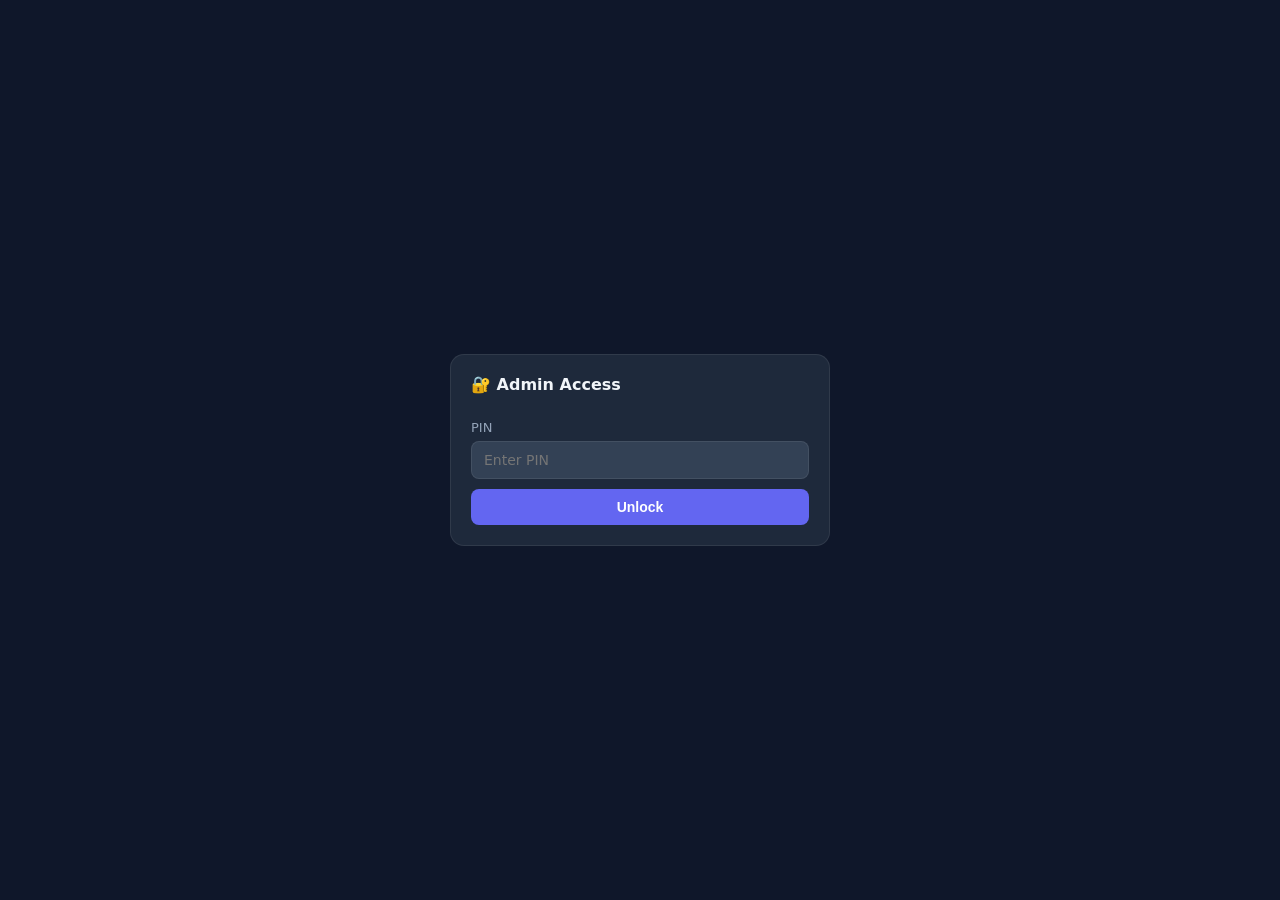
==== admin/index.html @ 7006fd47 "Initial build: Personal MBA Feed PWA Full-stack personal learning app — Instagram-style feed of busi" ====
<!DOCTYPE html>
<html lang="en">
<head>
  <meta charset="UTF-8">
  <meta name="viewport" content="width=device-width, initial-scale=1">
  <title>MBA Feed Admin</title>
  <style>
    :root { --bg:#0f172a; --bg2:#1e293b; --bg3:#334155; --text:#f1f5f9; --muted:#94a3b8; --border:rgba(255,255,255,0.08); --accent:#6366f1; }
    * { box-sizing:border-box; margin:0; padding:0; }
    body { background:var(--bg); color:var(--text); font-family:system-ui,sans-serif; min-height:100vh; }
    .hdr { background:var(--bg2); border-bottom:1px solid var(--border); padding:16px 20px; display:flex; align-items:center; gap:12px; }
    .hdr h1 { font-size:18px; }
    .hdr a { color:var(--muted); font-size:13px; margin-left:auto; text-decoration:none; }
    .main { max-width:700px; margin:0 auto; padding:20px; display:flex; flex-direction:column; gap:20px; }
    .card { background:var(--bg2); border:1px solid var(--border); border-radius:14px; padding:20px; }
    h2 { font-size:16px; font-weight:700; margin-bottom:14px; }
    label { display:block; font-size:13px; color:var(--muted); margin-bottom:6px; }
    input[type=password], input[type=text], textarea, select {
      width:100%; background:var(--bg3); border:1px solid var(--border); border-radius:8px;
      padding:10px 12px; color:var(--text); font:inherit; font-size:14px;
    }
    input:focus, textarea:focus { outline:none; border-color:var(--accent); }
    .btn { background:var(--accent); color:#fff; border-radius:8px; padding:10px 18px; font-size:14px; font-weight:600; cursor:pointer; border:none; transition:opacity 0.15s; }
    .btn:hover { opacity:0.85; }
    .btn-sec { background:var(--bg3); color:var(--text); }
    .row { display:flex; gap:10px; align-items:flex-end; }
    .row > * { flex:1; }
    .msg { font-size:13px; padding:10px 12px; border-radius:8px; margin-top:10px; }
    .msg.ok  { background:rgba(34,197,94,0.15); color:#22c55e; }
    .msg.err { background:rgba(239,68,68,0.15);  color:#ef4444; }
    .hidden { display:none; }
    #login-screen { display:flex; flex-direction:column; align-items:center; justify-content:center; min-height:100vh; gap:16px; }
    #login-screen .card { width:100%; max-width:380px; }
    .schema-block { background:var(--bg3); border-radius:8px; padding:14px; font-size:12px; line-height:1.7; font-family:monospace; overflow-x:auto; white-space:pre; }
    .prompt-block { background:var(--bg3); border-radius:8px; padding:14px; font-size:13px; line-height:1.7; color:var(--muted); }
    .post-preview { border:1px solid var(--border); border-radius:10px; padding:12px; font-size:13px; display:flex; flex-direction:column; gap:6px; }
    .pp-type { font-size:11px; font-weight:700; color:var(--accent); text-transform:uppercase; }
    .pp-title { font-weight:600; }
    .pending-list { display:flex; flex-direction:column; gap:10px; }
    .pp-actions { display:flex; gap:8px; margin-top:6px; }
    .pp-actions button { font-size:12px; padding:5px 12px; border-radius:6px; }
    .rec-list { display:flex; flex-direction:column; gap:10px; }
    .rec-item { background:var(--bg3); border-radius:8px; padding:12px; font-size:13px; }
    .rec-book { font-weight:700; margin-bottom:2px; }
    .rec-why { color:var(--muted); }
    .rec-pillar { font-size:11px; color:var(--accent); font-weight:600; margin-top:4px; }
  </style>
</head>
<body>

<!-- LOGIN SCREEN -->
<div id="login-screen">
  <div class="card">
    <h2>🔐 Admin Access</h2>
    <div style="height:12px"></div>
    <label>PIN</label>
    <input type="password" id="pin-input" placeholder="Enter PIN" onkeydown="if(event.key==='Enter')login()">
    <div style="height:10px"></div>
    <button class="btn" style="width:100%" onclick="login()">Unlock</button>
    <div id="pin-msg" class="msg hidden"></div>
  </div>
</div>

<!-- ADMIN PANEL -->
<div id="admin-panel" class="hidden">
  <div class="hdr">
    <span>📚</span>
    <h1>MBA Feed Admin</h1>
    <a href="../">← Back to Feed</a>
  </div>

  <div class="main">

    <!-- IMPORT JSON -->
    <div class="card">
      <h2>📥 Import Posts (JSON)</h2>
      <label>Paste JSON array of posts</label>
      <textarea id="import-json" rows="8" placeholder='[{"id":"...","type":"quote",...}]'></textarea>
      <div style="height:10px"></div>
      <div class="row">
        <button class="btn btn-sec" onclick="previewImport()">Preview</button>
        <button class="btn" onclick="importPosts()">Import to Sheet</button>
      </div>
      <div id="import-msg" class="msg hidden"></div>
      <div id="import-preview" class="pending-list" style="margin-top:14px"></div>
    </div>

    <!-- GENERATE PROMPT -->
    <div class="card">
      <h2>🤖 Generate New Posts</h2>
      <label>Book Title</label>
      <input type="text" id="book-title" placeholder="e.g. Influence by Robert Cialdini">
      <div style="height:10px"></div>
      <label>Number of posts to generate</label>
      <select id="post-count">
        <option value="10">10 posts</option>
        <option value="20" selected>20 posts</option>
        <option value="30">30 posts</option>
      </select>
      <div style="height:12px"></div>
      <button class="btn" onclick="generatePrompt()">Copy Prompt to Clipboard</button>
      <div id="prompt-output" class="hidden" style="margin-top:14px">
        <label>Paste into Claude or ChatGPT:</label>
        <div id="prompt-text" class="prompt-block" style="margin-top:6px"></div>
      </div>
    </div>

    <!-- JSON SCHEMA -->
    <div class="card">
      <h2>📋 Post JSON Schema</h2>
      <p style="font-size:13px;color:var(--muted);margin-bottom:12px">Use this format when generating or importing posts.</p>
      <div class="schema-block" id="schema-display"></div>
    </div>

    <!-- RECOMMENDED BOOKS -->
    <div class="card">
      <h2>📚 Recommended Additional Books</h2>
      <p style="font-size:13px;color:var(--muted);margin-bottom:12px">10-15 titles to fill gaps in your MBA curriculum.</p>
      <div class="rec-list" id="rec-books"></div>
    </div>

    <!-- FREE RESOURCES -->
    <div class="card">
      <h2>🔗 Free Resources by Pillar</h2>
      <div id="free-resources" style="display:flex;flex-direction:column;gap:10px"></div>
    </div>

    <!-- PROGRESS RESET -->
    <div class="card">
      <h2>⚙️ Data Management</h2>
      <div class="row">
        <button class="btn btn-sec" onclick="exportProgress()">Export Progress JSON</button>
        <button class="btn" style="background:#ef4444" onclick="nukeProgress()">Reset All Progress</button>
      </div>
    </div>

  </div>
</div>

<script>
const ADMIN_PIN = '1234'; // Change this

function login() {
  const pin = document.getElementById('pin-input').value;
  const msg = document.getElementById('pin-msg');
  if (pin === ADMIN_PIN) {
    document.getElementById('login-screen').classList.add('hidden');
    document.getElementById('admin-panel').classList.remove('hidden');
    initAdmin();
  } else {
    msg.className = 'msg err'; msg.textContent = 'Wrong PIN.'; msg.classList.remove('hidden');
  }
}

function initAdmin() {
  renderSchema();
  renderRecommended();
  renderResources();
}

function previewImport() {
  const raw = document.getElementById('import-json').value.trim();
  const previewEl = document.getElementById('import-preview');
  const msg = document.getElementById('import-msg');
  try {
    const posts = JSON.parse(raw);
    if (!Array.isArray(posts)) throw new Error('Expected an array');
    previewEl.innerHTML = posts.map(p => `
      <div class="post-preview">
        <div class="pp-type">${p.type || 'unknown'}</div>
        <div class="pp-title">${p.bookTitle || 'No book'} — ${p.author || ''}</div>
        <div style="color:var(--muted);font-size:12px">${(p.pillars||[]).join(', ')} · ${p.difficulty||''}</div>
        <div class="pp-actions">
          <button class="btn btn-sec" onclick="this.closest('.post-preview').style.opacity='0.4'">Skip</button>
          <span style="font-size:11px;color:var(--muted);align-self:center">ID: ${p.id}</span>
        </div>
      </div>`).join('');
    msg.className = 'msg ok'; msg.textContent = `✓ ${posts.length} posts parsed successfully.`; msg.classList.remove('hidden');
  } catch (e) {
    msg.className = 'msg err'; msg.textContent = 'Invalid JSON: ' + e.message; msg.classList.remove('hidden');
    previewEl.innerHTML = '';
  }
}

function importPosts() {
  const raw = document.getElementById('import-json').value.trim();
  const msg = document.getElementById('import-msg');
  try {
    const posts = JSON.parse(raw);
    // Save to localStorage as pending (in a real setup, POST to Apps Script)
    const existing = JSON.parse(localStorage.getItem('mba_imported_posts') || '[]');
    const merged = [...existing, ...posts];
    localStorage.setItem('mba_imported_posts', JSON.stringify(merged));
    msg.className = 'msg ok'; msg.textContent = `✓ ${posts.length} posts saved to local storage. Configure Apps Script URL in config.js to sync to Sheets.`;
    msg.classList.remove('hidden');
  } catch (e) {
    msg.className = 'msg err'; msg.textContent = 'Error: ' + e.message; msg.classList.remove('hidden');
  }
}

function generatePrompt() {
  const title = document.getElementById('book-title').value.trim();
  const count = document.getElementById('post-count').value;
  if (!title) { alert('Enter a book title first.'); return; }
  const prompt = buildPrompt(title, count);
  navigator.clipboard.writeText(prompt).catch(() => {});
  document.getElementById('prompt-text').textContent = prompt;
  document.getElementById('prompt-output').classList.remove('hidden');
}

function buildPrompt(title, count) {
  return `Generate ${count} post cards for the Personal MBA Feed app from the book "${title}".

Return a valid JSON array. Each post MUST follow this schema exactly:
{
  "id": "unique-slug-001",
  "type": "quote|framework|insight|carousel|quiz|stat|reflection|summary",
  "bookId": "url-safe-book-id",
  "bookTitle": "${title}",
  "author": "Author Name",
  "pillars": ["one or more of: Strategy, Finance, Leadership, Operations, Marketing, Systems Thinking, Personal Development, Communication, Entrepreneurship, Product Management"],
  "difficulty": "Beginner|Intermediate|Advanced",
  "content": { /* type-specific, see schema below */ }
}

CONTENT SCHEMAS BY TYPE:

quote:    { "quote": "...", "context": "brief context sentence" }
framework:{ "title": "...", "subtitle": "...", "items": [{"label":"...","color":"#hex"}], "insight": "real-world application" }
insight:  { "headline": "...", "body": "3-5 sentences", "example": "real-world example" }
carousel: { "title": "...", "slides": [{"title":"...","body":"..."}] } // 3-5 slides
quiz:     { "questions": [{"q":"...","options":["A","B","C","D"],"correct":0,"explanation":"..."}] } // 2-4 questions
stat:     { "number": "42%", "label": "what this measures", "context": "why it matters" }
reflection: { "prompt": "context from the book", "question": "journaling/scenario question" }
summary:  { "premise": "core thesis", "takeaways": ["1","2","3"], "bestQuote": "...", "nextRead": "book + why" }

Mix types evenly. Make quiz questions scenario-based (real decisions, not just recall). Make stat cards visually striking. Include at least 2 framework cards, 2 quiz cards, 1 summary card, and 2 reflection cards.

Return ONLY the JSON array. No markdown, no explanation.`;
}

const SCHEMA = `// Example: quiz post
{
  "id": "book-slug-001",
  "type": "quiz",
  "bookId": "book-slug",
  "bookTitle": "Book Title",
  "author": "Author Name",
  "pillars": ["Strategy", "Leadership"],
  "difficulty": "Intermediate",
  "content": {
    "questions": [
      {
        "q": "Scenario-based question?",
        "options": ["Option A", "Option B", "Option C", "Option D"],
        "correct": 1,
        "explanation": "Why this answer is correct."
      }
    ]
  }
}

// Example: quote post
{
  "id": "book-slug-002",
  "type": "quote",
  "bookId": "book-slug",
  "bookTitle": "Book Title",
  "author": "Author Name",
  "pillars": ["Personal Development"],
  "difficulty": "Beginner",
  "content": {
    "quote": "The quote text.",
    "context": "Context about the book and why this quote matters."
  }
}`;

function renderSchema() {
  document.getElementById('schema-display').textContent = SCHEMA;
}

const RECOMMENDED = [
  { title: "Never Split the Difference", author: "Chris Voss", pillar: "Communication / Negotiation", why: "FBI hostage negotiator. Best modern negotiation book — tactical empathy, mirroring, calibrated questions." },
  { title: "The Psychology of Money", author: "Morgan Housel", pillar: "Finance / Personal Development", why: "Fills a key gap: the behavioral and emotional side of financial decisions your list doesn't cover." },
  { title: "Zero to One", author: "Peter Thiel", pillar: "Entrepreneurship / Strategy", why: "Counter to Lean Startup — argues for bold secrets and monopolies, not incremental iterations." },
  { title: "Influence: Science and Practice", author: "Robert Cialdini", pillar: "Marketing / Communication", why: "Six principles of persuasion. Essential paired with your existing Communication titles." },
  { title: "An Elegant Puzzle", author: "Will Larson", pillar: "Leadership / Operations", why: "Systems thinking applied to engineering organizations — rare, practical, and deeply operational." },
  { title: "The Mom Test", author: "Rob Fitzpatrick", pillar: "Entrepreneurship / Product Management", why: "How to validate ideas without being lied to by well-meaning people. Perfect complement to Lean Startup." },
  { title: "Misbehaving", author: "Richard Thaler", pillar: "Systems Thinking / Finance", why: "Behavioral economics in practice — how real humans deviate from rational models, with policy implications." },
  { title: "Crossing the Chasm", author: "Geoffrey Moore", pillar: "Marketing / Strategy", why: "B2B and tech product marketing. Fills a gap in your Marketing pillar with a durable framework." },
  { title: "The Hard Thing About Hard Things", author: "Ben Horowitz", pillar: "Entrepreneurship / Leadership", why: "Raw, unfiltered startup leadership in crisis. Pairs with all your leadership books." },
  { title: "Working Backwards", author: "Colin Bryar & Bill Carr", pillar: "Product Management / Operations", why: "Amazon's operating system — press releases, 6-pagers, leadership principles in practice." },
  { title: "Predictably Irrational", author: "Dan Ariely", pillar: "Marketing / Systems Thinking", why: "How irrational behavior follows patterns — pricing, anchoring, relativity. Deepens your Marketing pillar." },
  { title: "Good Strategy / Bad Strategy", author: "Richard Rumelt", pillar: "Strategy", why: "Most strategy is fluff. Rumelt defines what a kernel of good strategy actually looks like." },
  { title: "The Checklist Manifesto", author: "Atul Gawande", pillar: "Operations / Leadership", why: "How structured processes reduce failure in high-stakes work. Bridges your Operations and Leadership pillars." },
  { title: "Amp It Up", author: "Frank Slootman", pillar: "Leadership / Operations", why: "How to dramatically raise standards and execution pace in an organization. Rare operational intensity." },
  { title: "Monetizing Innovation", author: "Madhavan Ramaswami", pillar: "Strategy / Marketing", why: "How to build pricing into product design from day one. Fills a gap in your Finance + Marketing pillars." },
];

function renderRecommended() {
  document.getElementById('rec-books').innerHTML = RECOMMENDED.map(r => `
    <div class="rec-item">
      <div class="rec-book">${r.title} <span style="font-weight:400;color:var(--muted)">— ${r.author}</span></div>
      <div class="rec-why">${r.why}</div>
      <div class="rec-pillar">📌 ${r.pillar}</div>
    </div>`).join('');
}

const RESOURCES = [
  { pillar: 'Strategy', items: [
    { name: 'Stanford Strategy Lectures (YouTube)', url: 'https://youtube.com/@stanfordgsb', desc: 'Free business school content' },
    { name: 'HBR Idea Cast Podcast', url: 'https://hbr.org/2018/01/podcast-ideacast', desc: 'Harvard Business Review weekly' },
  ]},
  { pillar: 'Finance', items: [
    { name: 'Aswath Damodaran YouTube', url: 'https://youtube.com/@AswathDamodaranonValuation', desc: 'NYU professor, best free finance education online' },
    { name: 'Plain Bagel (YouTube)', url: 'https://youtube.com/@ThePlainBagel', desc: 'Investing concepts explained clearly' },
  ]},
  { pillar: 'Leadership', items: [
    { name: 'How to Start a Startup (YC, YouTube)', url: 'https://youtube.com/playlist?list=PL5q_lef6zVkaTY_cT1k7qFNF2TidHCe-1', desc: 'Y Combinator + Stanford leadership series' },
    { name: 'Dare to Lead podcast (Brené Brown)', url: 'https://brenebrown.com/podcast/dare-to-lead-podcast/', desc: 'Vulnerability and courage in leadership' },
  ]},
  { pillar: 'Operations', items: [
    { name: 'Lean Enterprise Institute', url: 'https://www.lean.org/resources/', desc: 'Free Lean thinking resources and case studies' },
    { name: 'Operations Management (MIT OCW)', url: 'https://ocw.mit.edu/courses/15-761-operations-management-spring-2000/', desc: 'Full MIT course, free' },
  ]},
  { pillar: 'Marketing', items: [
    { name: 'Seth Godin Blog (daily)', url: 'https://seths.blog', desc: 'Best free marketing thinking, daily, short' },
    { name: 'Marketing Over Coffee Podcast', url: 'https://www.marketingovercoffee.com/', desc: 'Practical marketing tactics weekly' },
  ]},
  { pillar: 'Systems Thinking', items: [
    { name: 'Systems Thinking for Social Change (book PDF)', url: 'https://donellameadows.org/systems-thinking-resources/', desc: 'Donella Meadows Institute free resources' },
    { name: 'Introduction to Systems Thinking (Kim)', url: 'https://thesystemsthinker.com/', desc: 'Systems Thinker journal archives' },
  ]},
  { pillar: 'Personal Development', items: [
    { name: 'Tim Ferriss Show Podcast', url: 'https://tim.blog/podcast/', desc: 'Top performers sharing mental models and routines' },
    { name: 'Huberman Lab Podcast', url: 'https://hubermanlab.com/podcast/', desc: 'Neuroscience of peak performance and habits' },
  ]},
  { pillar: 'Entrepreneurship', items: [
    { name: 'Y Combinator YouTube', url: 'https://youtube.com/@ycombinator', desc: 'Startup school, founder interviews, how YC thinks' },
    { name: 'Indie Hackers Community', url: 'https://www.indiehackers.com/', desc: 'Real revenue numbers from bootstrapped founders' },
  ]},
  { pillar: 'Product Management', items: [
    { name: 'Lenny\'s Newsletter + Podcast', url: 'https://www.lennysnewsletter.com/', desc: 'Best PM content on the internet, some free' },
    { name: 'ProductHunt YouTube (PM talks)', url: 'https://youtube.com/@ProductHunt', desc: 'Product leaders sharing processes and frameworks' },
  ]},
];

function renderResources() {
  document.getElementById('free-resources').innerHTML = RESOURCES.map(r => `
    <div style="background:var(--bg3);border-radius:10px;padding:12px">
      <div style="font-size:13px;font-weight:700;color:var(--accent);margin-bottom:8px">${r.pillar}</div>
      ${r.items.map(i => `
        <div style="margin-bottom:8px">
          <a href="${i.url}" target="_blank" rel="noopener" style="color:var(--text);font-size:13px;font-weight:600;text-decoration:underline">${i.name}</a>
          <div style="font-size:12px;color:var(--muted)">${i.desc}</div>
        </div>`).join('')}
    </div>`).join('');
}

function exportProgress() {
  const data = localStorage.getItem('mba_progress_v1') || '{}';
  const blob = new Blob([data], { type: 'application/json' });
  const a = document.createElement('a'); a.href = URL.createObjectURL(blob);
  a.download = 'mba-progress.json'; a.click();
}

function nukeProgress() {
  if (!confirm('Delete ALL progress? This cannot be undone.')) return;
  localStorage.removeItem('mba_progress_v1');
  alert('Progress reset.');
}
</script>
</body>
</html>
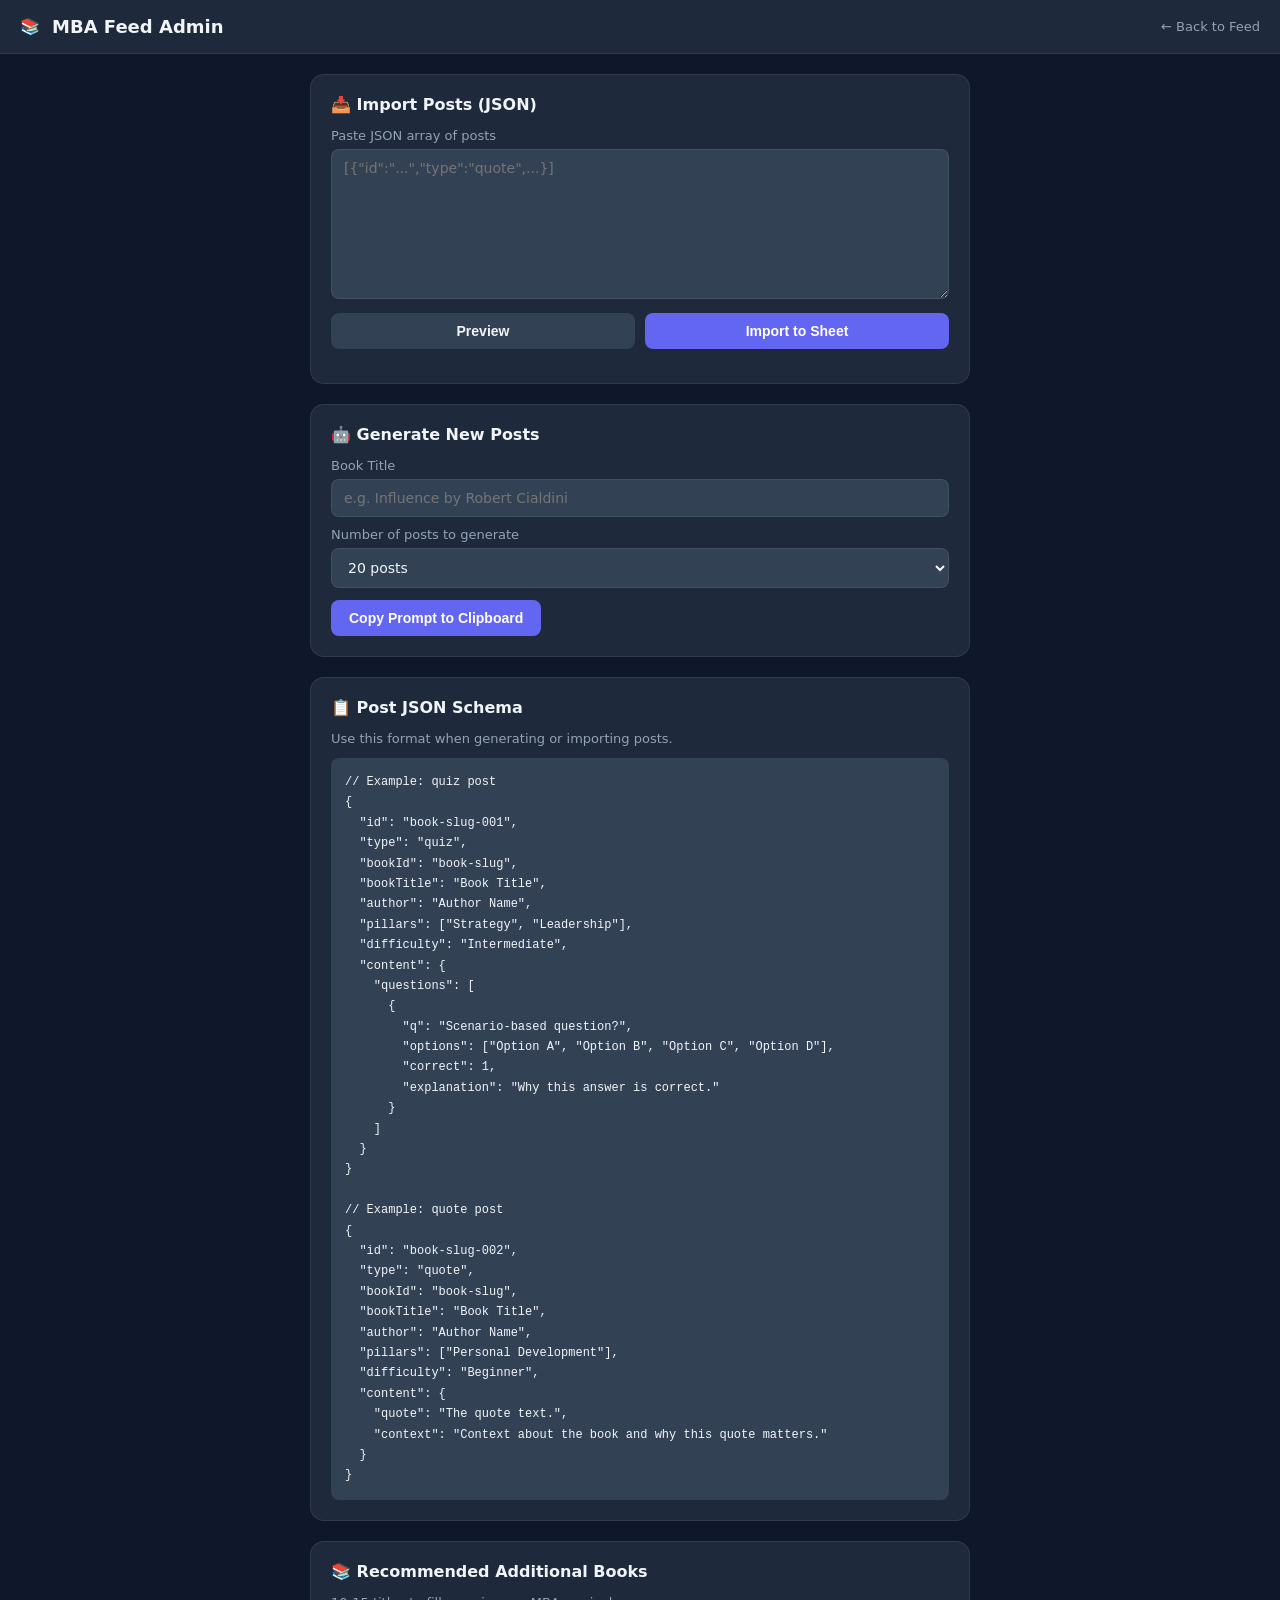
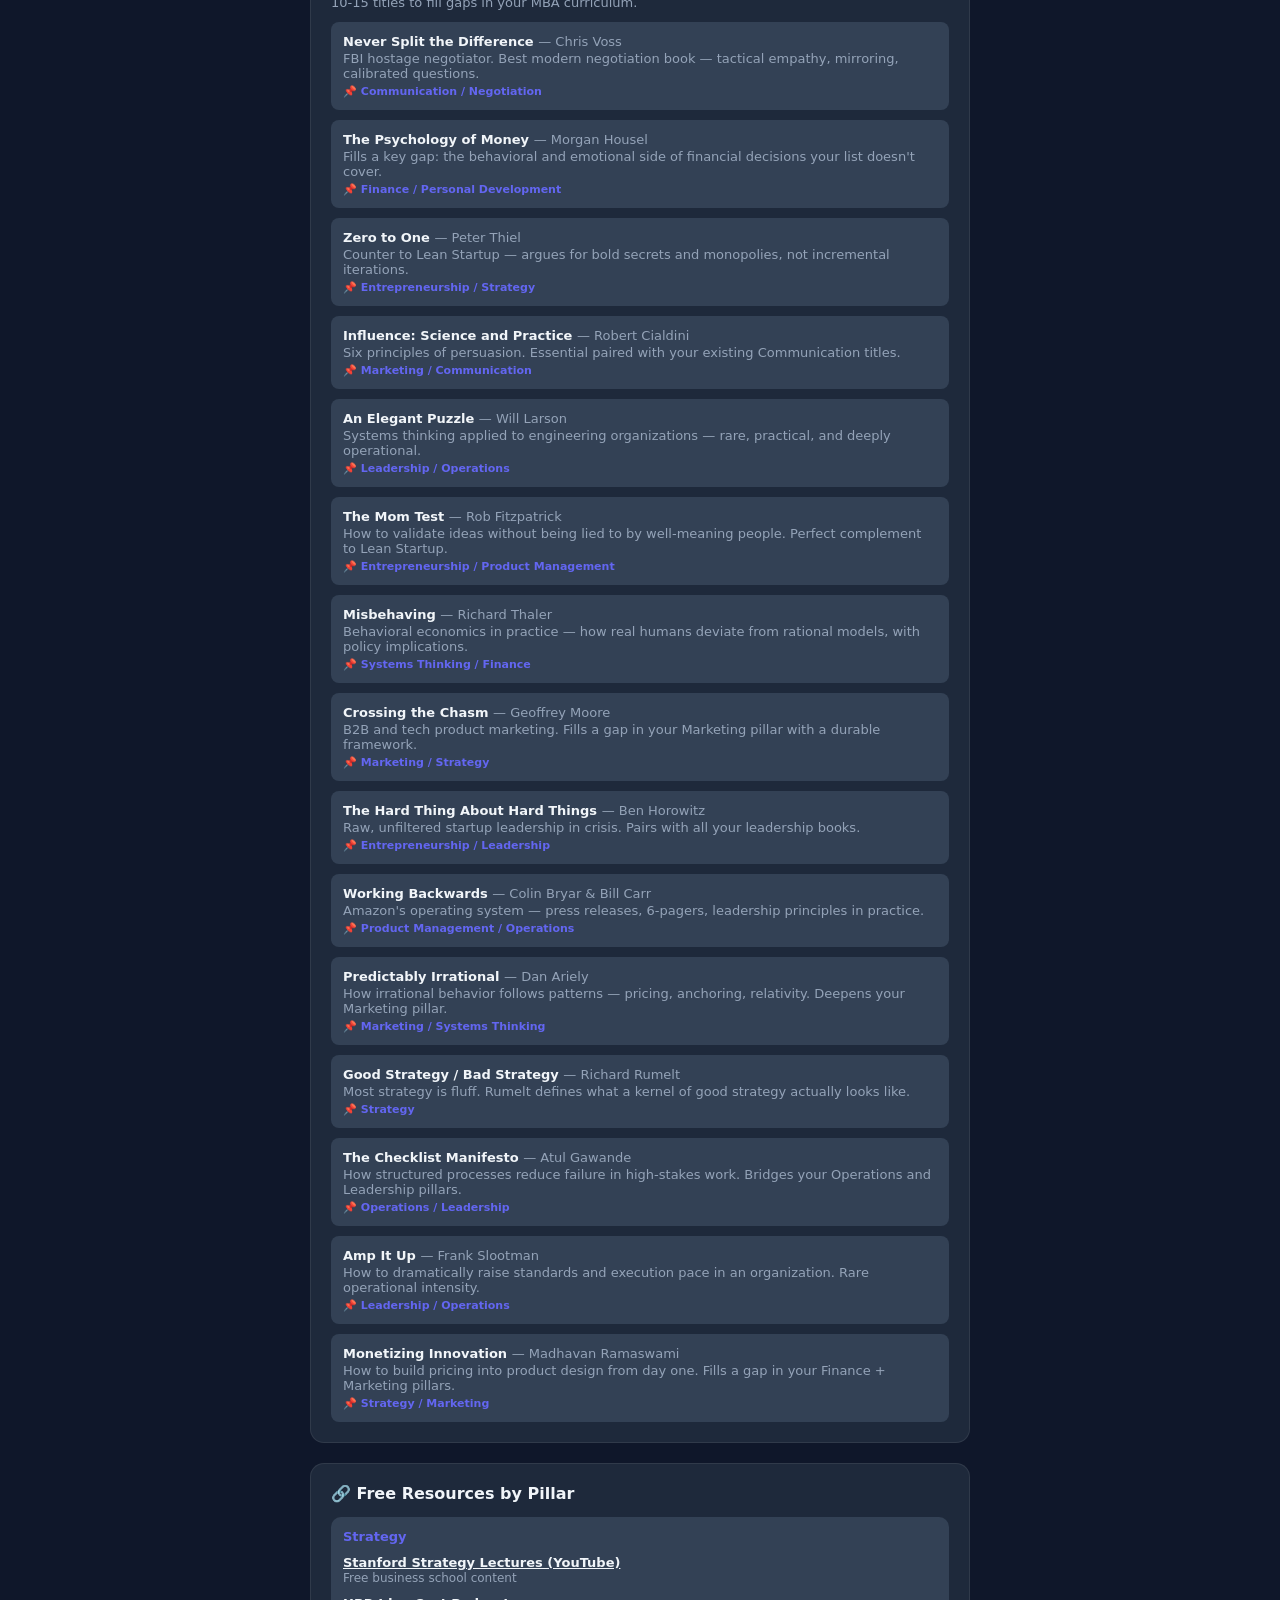
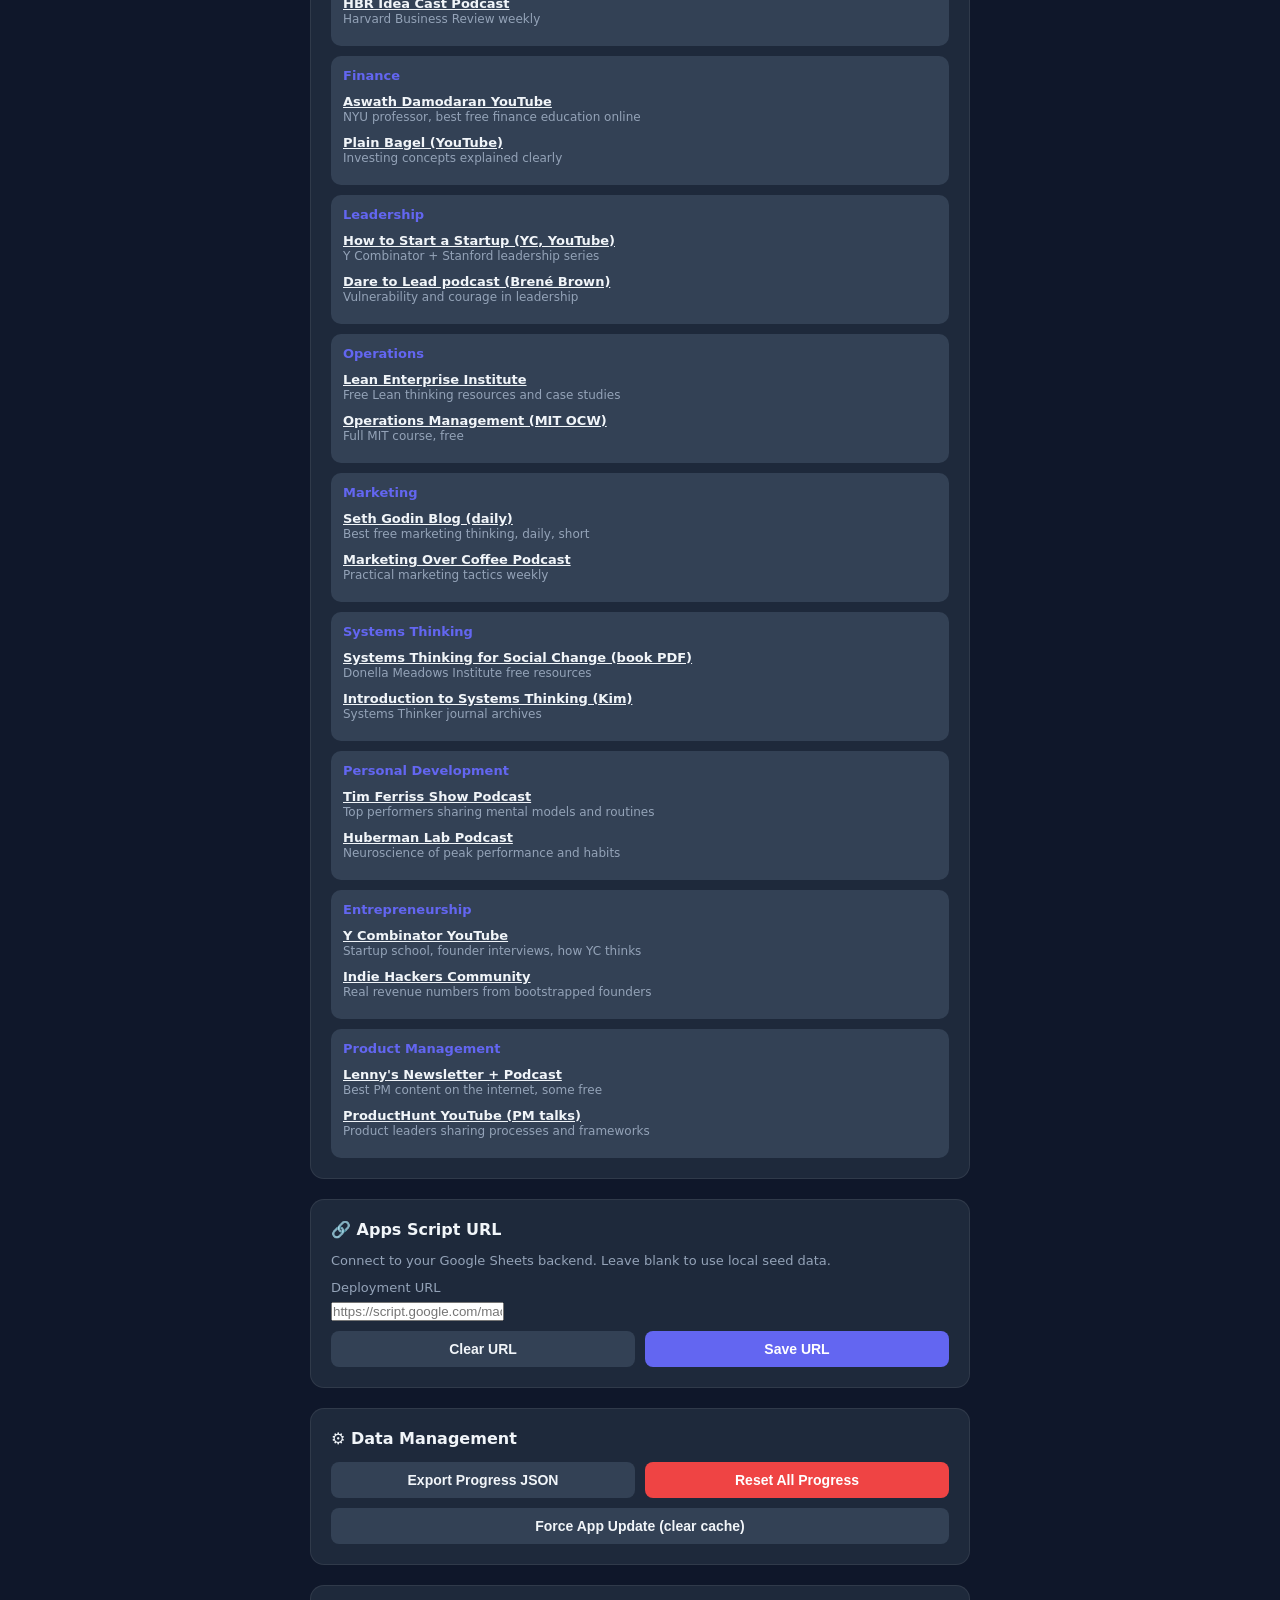
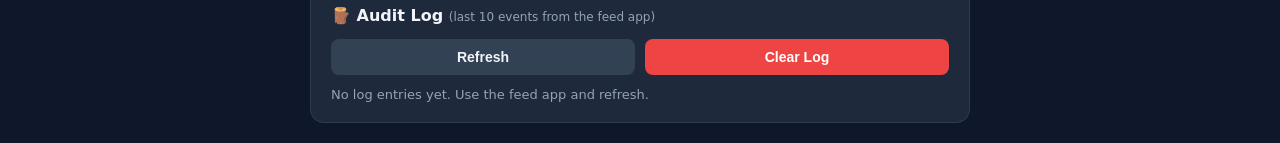
==== commit 2fb0911e: "Remove admin PIN — open admin panel directly on load PIN was blocking access to a personal-use admin" ====
--- a/admin/index.html
+++ b/admin/index.html
@@ -29,9 +29,7 @@
     .msg.ok  { background:rgba(34,197,94,0.15); color:#22c55e; }
     .msg.err { background:rgba(239,68,68,0.15);  color:#ef4444; }
     .hidden { display:none; }
-    #login-screen { display:flex; flex-direction:column; align-items:center; justify-content:center; min-height:100vh; gap:16px; }
-    #login-screen .card { width:100%; max-width:380px; }
-    .schema-block { background:var(--bg3); border-radius:8px; padding:14px; font-size:12px; line-height:1.7; font-family:monospace; overflow-x:auto; white-space:pre; }
+.schema-block { background:var(--bg3); border-radius:8px; padding:14px; font-size:12px; line-height:1.7; font-family:monospace; overflow-x:auto; white-space:pre; }
     .prompt-block { background:var(--bg3); border-radius:8px; padding:14px; font-size:13px; line-height:1.7; color:var(--muted); }
     .post-preview { border:1px solid var(--border); border-radius:10px; padding:12px; font-size:13px; display:flex; flex-direction:column; gap:6px; }
     .pp-type { font-size:11px; font-weight:700; color:var(--accent); text-transform:uppercase; }
@@ -48,21 +46,8 @@
 </head>
 <body>
 
-<!-- LOGIN SCREEN -->
-<div id="login-screen">
-  <div class="card">
-    <h2>🔐 Admin Access</h2>
-    <div style="height:12px"></div>
-    <label>PIN</label>
-    <input type="password" id="pin-input" placeholder="Enter PIN" onkeydown="if(event.key==='Enter')login()">
-    <div style="height:10px"></div>
-    <button class="btn" style="width:100%" onclick="login()">Unlock</button>
-    <div id="pin-msg" class="msg hidden"></div>
-  </div>
-</div>
-
 <!-- ADMIN PANEL -->
-<div id="admin-panel" class="hidden">
+<div id="admin-panel">
   <div class="hdr">
     <span>📚</span>
     <h1>MBA Feed Admin</h1>
@@ -125,6 +110,20 @@
       <div id="free-resources" style="display:flex;flex-direction:column;gap:10px"></div>
     </div>
 
+    <!-- APPS SCRIPT URL -->
+    <div class="card">
+      <h2>🔗 Apps Script URL</h2>
+      <p style="font-size:13px;color:var(--muted);margin-bottom:12px">Connect to your Google Sheets backend. Leave blank to use local seed data.</p>
+      <label>Deployment URL</label>
+      <input type="url" id="admin-api-url" placeholder="https://script.google.com/macros/s/…/exec">
+      <div style="height:10px"></div>
+      <div class="row">
+        <button class="btn btn-sec" onclick="clearApiUrl()">Clear URL</button>
+        <button class="btn" onclick="saveApiUrlAdmin()">Save URL</button>
+      </div>
+      <div id="api-url-msg" class="msg hidden"></div>
+    </div>
+
     <!-- PROGRESS RESET -->
     <div class="card">
       <h2>⚙️ Data Management</h2>
@@ -132,30 +131,57 @@
         <button class="btn btn-sec" onclick="exportProgress()">Export Progress JSON</button>
         <button class="btn" style="background:#ef4444" onclick="nukeProgress()">Reset All Progress</button>
       </div>
+      <div style="height:10px"></div>
+      <button class="btn btn-sec" style="width:100%" onclick="clearSWCache()">Force App Update (clear cache)</button>
+    </div>
+
+    <!-- AUDIT LOG -->
+    <div class="card">
+      <h2>🪵 Audit Log <span style="font-size:12px;font-weight:400;color:var(--muted)">(last 10 events from the feed app)</span></h2>
+      <div class="row" style="margin-bottom:12px">
+        <button class="btn btn-sec" onclick="renderAuditLog()">Refresh</button>
+        <button class="btn" style="background:#ef4444" onclick="clearAuditLog()">Clear Log</button>
+      </div>
+      <div id="audit-log-entries"></div>
     </div>
 
   </div>
 </div>
 
 <script>
-const ADMIN_PIN = '1234'; // Change this
-
-function login() {
-  const pin = document.getElementById('pin-input').value;
-  const msg = document.getElementById('pin-msg');
-  if (pin === ADMIN_PIN) {
-    document.getElementById('login-screen').classList.add('hidden');
-    document.getElementById('admin-panel').classList.remove('hidden');
-    initAdmin();
-  } else {
-    msg.className = 'msg err'; msg.textContent = 'Wrong PIN.'; msg.classList.remove('hidden');
-  }
-}
-
 function initAdmin() {
   renderSchema();
   renderRecommended();
   renderResources();
+  renderAuditLog();
+  const savedUrl = localStorage.getItem('mba_api_url') || '';
+  document.getElementById('admin-api-url').value = savedUrl;
+}
+
+function renderAuditLog() {
+  const el = document.getElementById('audit-log-entries');
+  let entries = [];
+  try { entries = JSON.parse(localStorage.getItem('mba_audit_log') || '[]'); } catch {}
+  const last10 = entries.slice(0, 10);
+  if (!last10.length) {
+    el.innerHTML = '<p style="font-size:13px;color:var(--muted)">No log entries yet. Use the feed app and refresh.</p>';
+    return;
+  }
+  const levelColor = { info: '#6366f1', warn: '#f97316', error: '#ef4444' };
+  el.innerHTML = last10.map(e => `
+    <div style="padding:10px 0;border-bottom:1px solid var(--border);font-size:13px">
+      <div style="display:flex;gap:8px;align-items:center;margin-bottom:3px">
+        <span style="color:${levelColor[e.level]||'#94a3b8'};font-weight:700;text-transform:uppercase;font-size:11px">${e.level}</span>
+        <span style="color:var(--muted);font-size:11px">${new Date(e.ts).toLocaleTimeString()}</span>
+      </div>
+      <div style="font-weight:600;color:var(--text)">${e.msg}</div>
+      ${e.detail ? `<div style="color:var(--muted);font-size:12px;margin-top:2px">${e.detail}</div>` : ''}
+    </div>`).join('');
+}
+
+function clearAuditLog() {
+  localStorage.removeItem('mba_audit_log');
+  renderAuditLog();
 }
 
 function previewImport() {
@@ -357,6 +383,36 @@
     </div>`).join('');
 }
 
+function saveApiUrlAdmin() {
+  const url = document.getElementById('admin-api-url').value.trim();
+  const msg = document.getElementById('api-url-msg');
+  if (url && !url.startsWith('https://')) {
+    msg.className = 'msg err'; msg.textContent = 'URL must start with https://'; msg.classList.remove('hidden');
+    return;
+  }
+  localStorage.setItem('mba_api_url', url);
+  msg.className = 'msg ok'; msg.textContent = url ? '✓ URL saved.' : '✓ URL cleared — app will use local data.'; msg.classList.remove('hidden');
+}
+
+function clearApiUrl() {
+  document.getElementById('admin-api-url').value = '';
+  saveApiUrlAdmin();
+}
+
+function clearSWCache() {
+  if ('caches' in window) {
+    caches.keys().then(keys => Promise.all(keys.map(k => caches.delete(k)))).then(() => {
+      if ('serviceWorker' in navigator) {
+        navigator.serviceWorker.getRegistrations().then(regs => regs.forEach(r => r.unregister()));
+      }
+      alert('Cache cleared. The app will reload with fresh files.');
+      location.reload(true);
+    });
+  } else {
+    alert('Cache API not available in this browser.');
+  }
+}
+
 function exportProgress() {
   const data = localStorage.getItem('mba_progress_v1') || '{}';
   const blob = new Blob([data], { type: 'application/json' });
@@ -369,6 +425,8 @@
   localStorage.removeItem('mba_progress_v1');
   alert('Progress reset.');
 }
+
+document.addEventListener('DOMContentLoaded', initAdmin);
 </script>
 </body>
 </html>
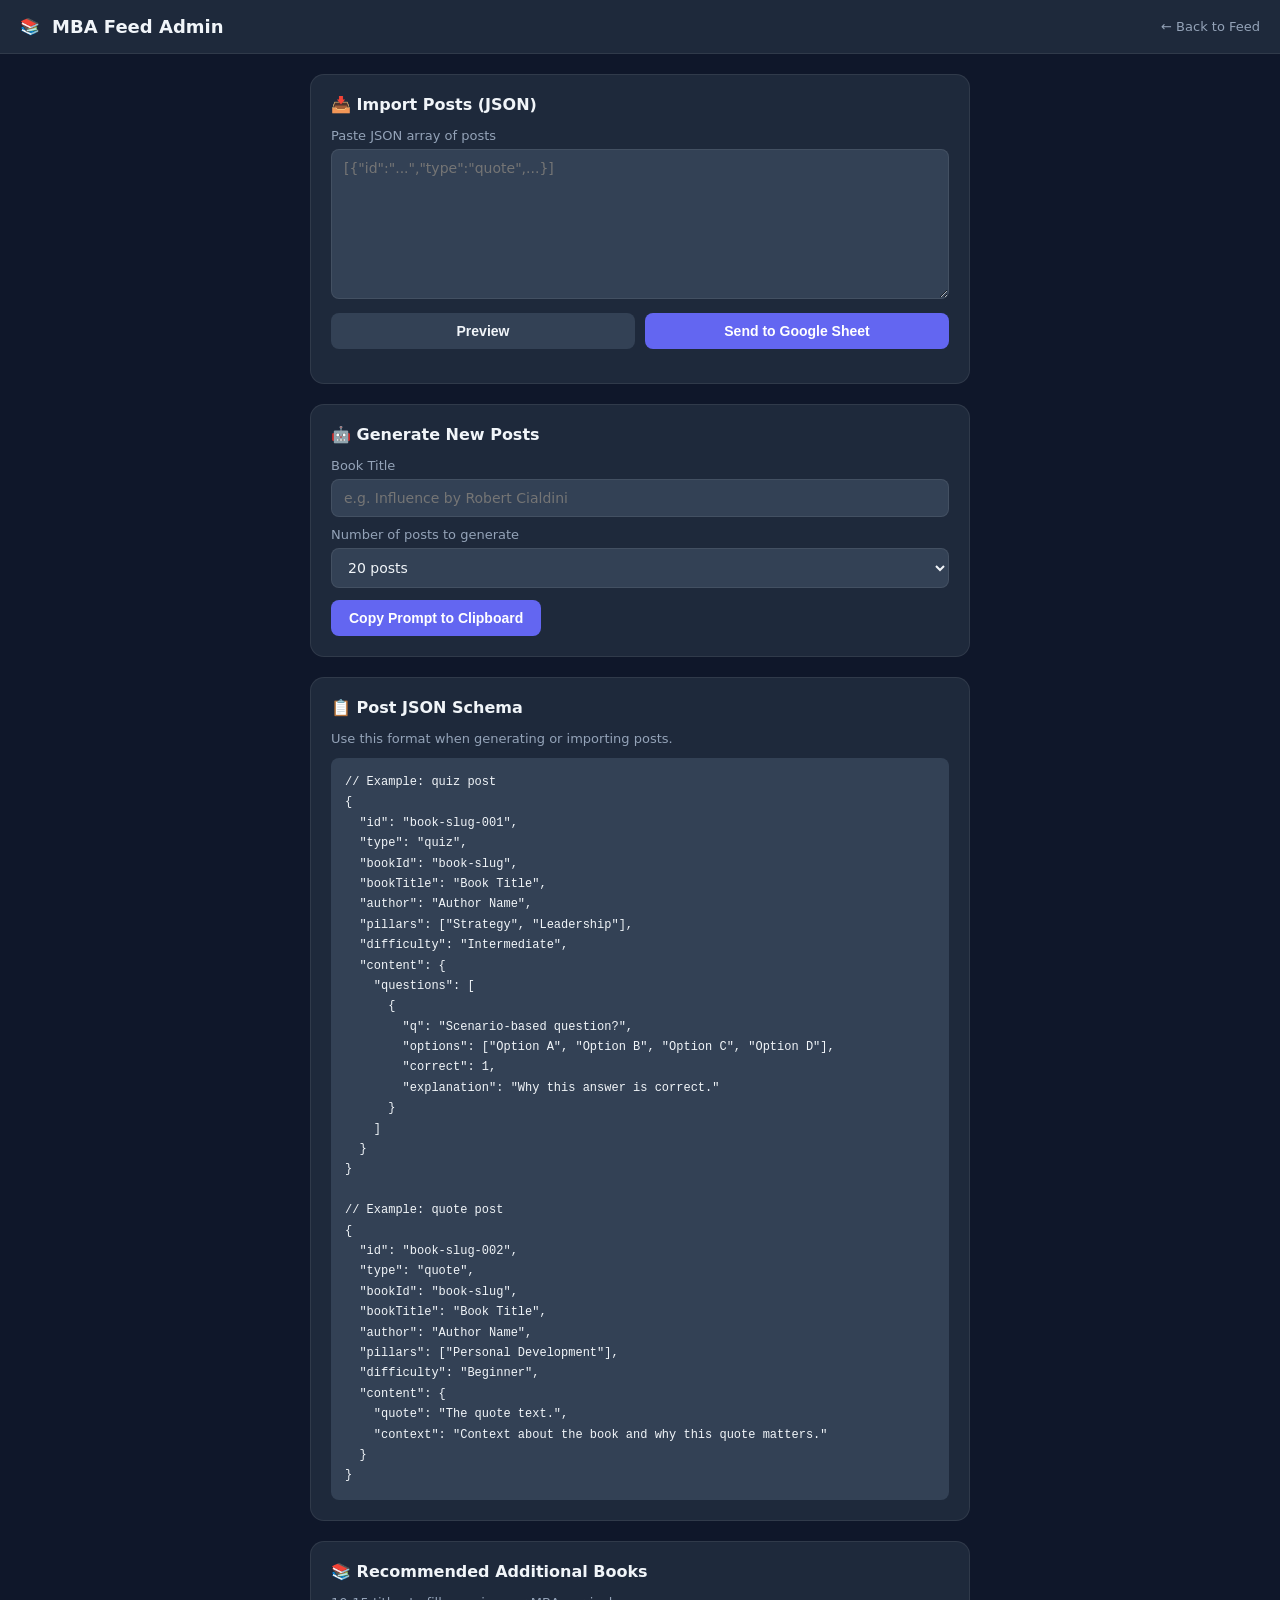
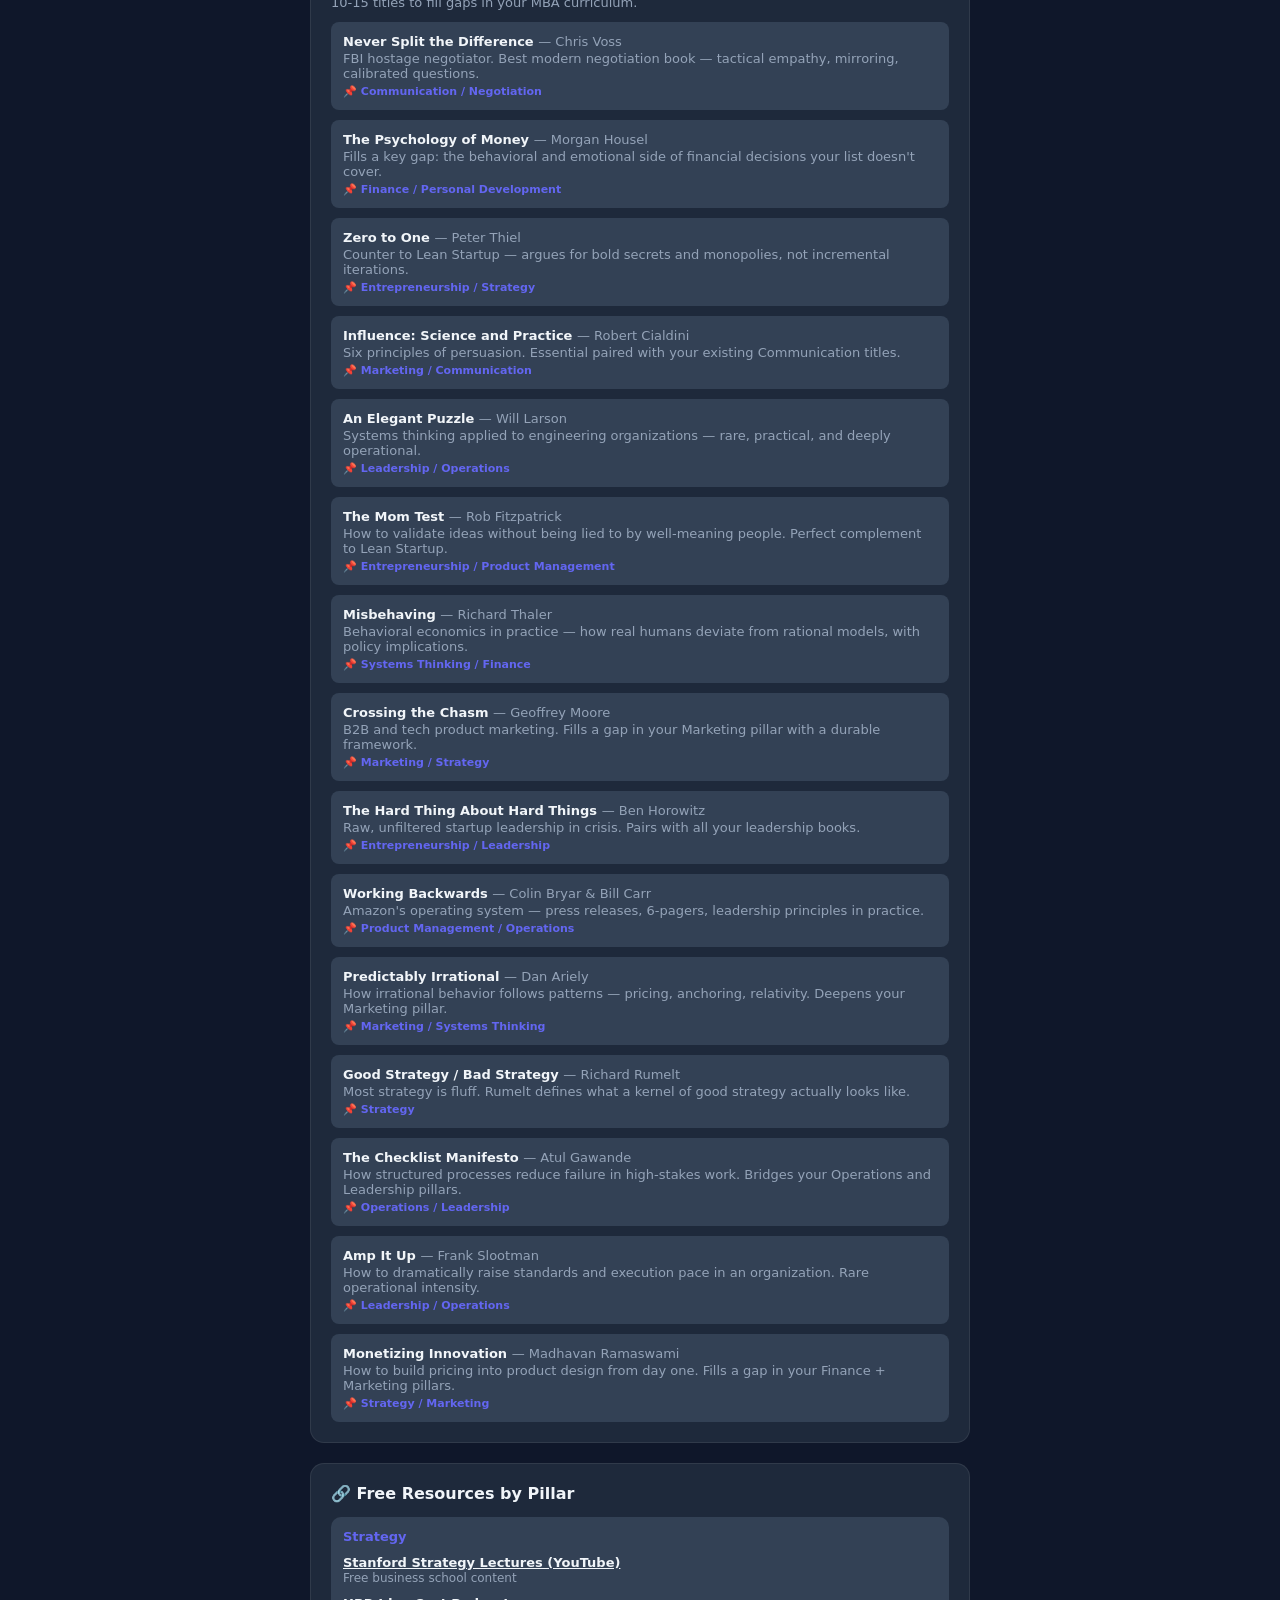
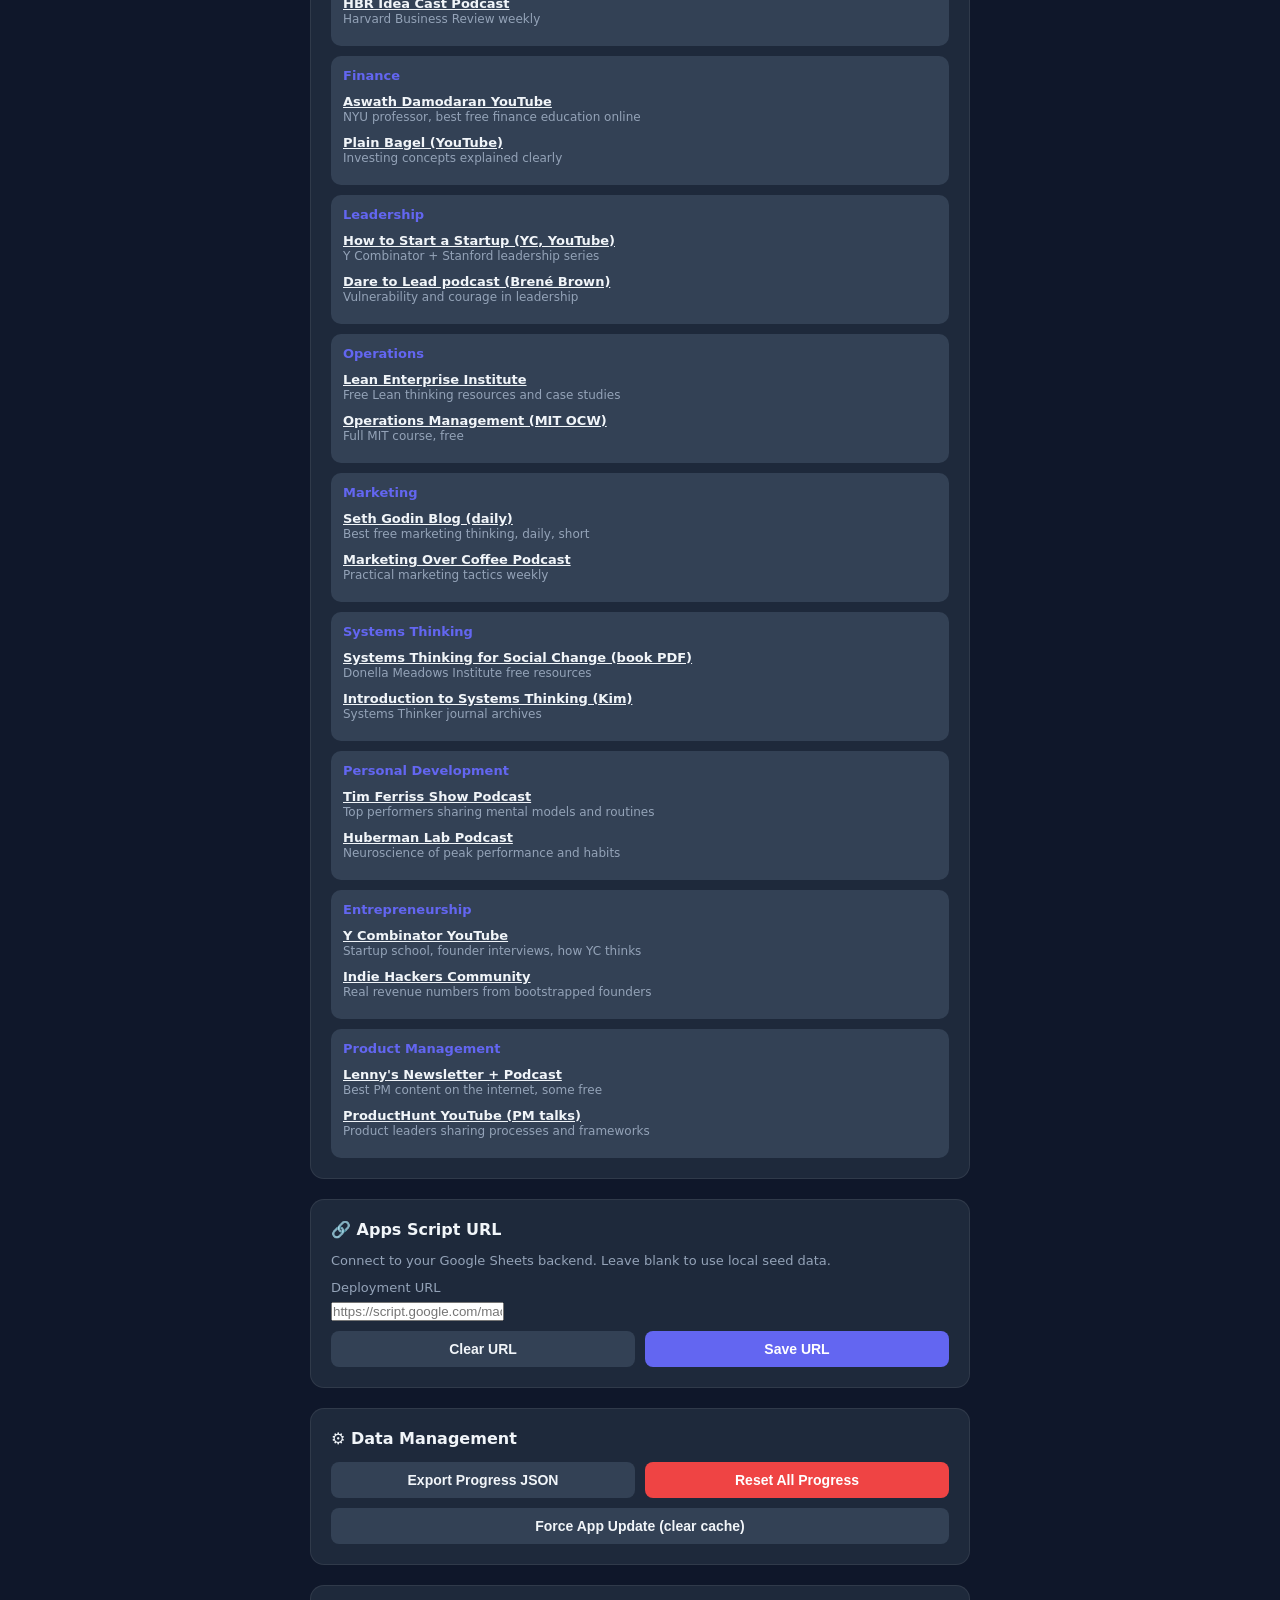
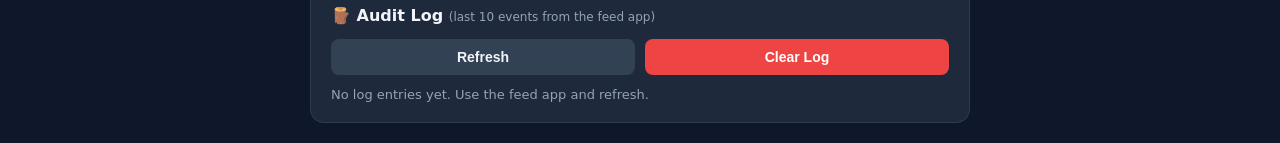
==== commit d0767795: "Fix Import Posts to actually POST to Google Sheet Previously importPosts() only saved to localStorag" ====
--- a/admin/index.html
+++ b/admin/index.html
@@ -64,7 +64,7 @@
       <div style="height:10px"></div>
       <div class="row">
         <button class="btn btn-sec" onclick="previewImport()">Preview</button>
-        <button class="btn" onclick="importPosts()">Import to Sheet</button>
+        <button class="btn" onclick="importPosts()">Send to Google Sheet</button>
       </div>
       <div id="import-msg" class="msg hidden"></div>
       <div id="import-preview" class="pending-list" style="margin-top:14px"></div>
@@ -208,20 +208,41 @@
   }
 }
 
-function importPosts() {
+async function importPosts() {
   const raw = document.getElementById('import-json').value.trim();
   const msg = document.getElementById('import-msg');
+  let posts;
   try {
-    const posts = JSON.parse(raw);
-    // Save to localStorage as pending (in a real setup, POST to Apps Script)
-    const existing = JSON.parse(localStorage.getItem('mba_imported_posts') || '[]');
-    const merged = [...existing, ...posts];
-    localStorage.setItem('mba_imported_posts', JSON.stringify(merged));
-    msg.className = 'msg ok'; msg.textContent = `✓ ${posts.length} posts saved to local storage. Configure Apps Script URL in config.js to sync to Sheets.`;
-    msg.classList.remove('hidden');
+    posts = JSON.parse(raw);
+    if (!Array.isArray(posts)) throw new Error('Expected a JSON array');
   } catch (e) {
-    msg.className = 'msg err'; msg.textContent = 'Error: ' + e.message; msg.classList.remove('hidden');
-  }
+    msg.className = 'msg err'; msg.textContent = 'Invalid JSON: ' + e.message; msg.classList.remove('hidden');
+    return;
+  }
+
+  const apiUrl = localStorage.getItem('mba_api_url') || '';
+  if (!apiUrl) {
+    msg.className = 'msg err'; msg.textContent = 'No Apps Script URL saved — go to Settings in the main app and save your URL first.'; msg.classList.remove('hidden');
+    return;
+  }
+
+  msg.className = 'msg ok'; msg.textContent = `Sending ${posts.length} posts to Google Sheet…`; msg.classList.remove('hidden');
+
+  try {
+    const res = await fetch(apiUrl, {
+      method: 'POST',
+      body: JSON.stringify({ action: 'importPosts', posts }),
+    });
+    const data = await res.json();
+    if (data.ok) {
+      msg.className = 'msg ok'; msg.textContent = `✓ ${data.imported} posts imported to Google Sheet successfully!`;
+    } else {
+      msg.className = 'msg err'; msg.textContent = 'Sheet error: ' + (data.error || JSON.stringify(data));
+    }
+  } catch (e) {
+    msg.className = 'msg err'; msg.textContent = 'Network error: ' + e.message;
+  }
+  msg.classList.remove('hidden');
 }
 
 function generatePrompt() {
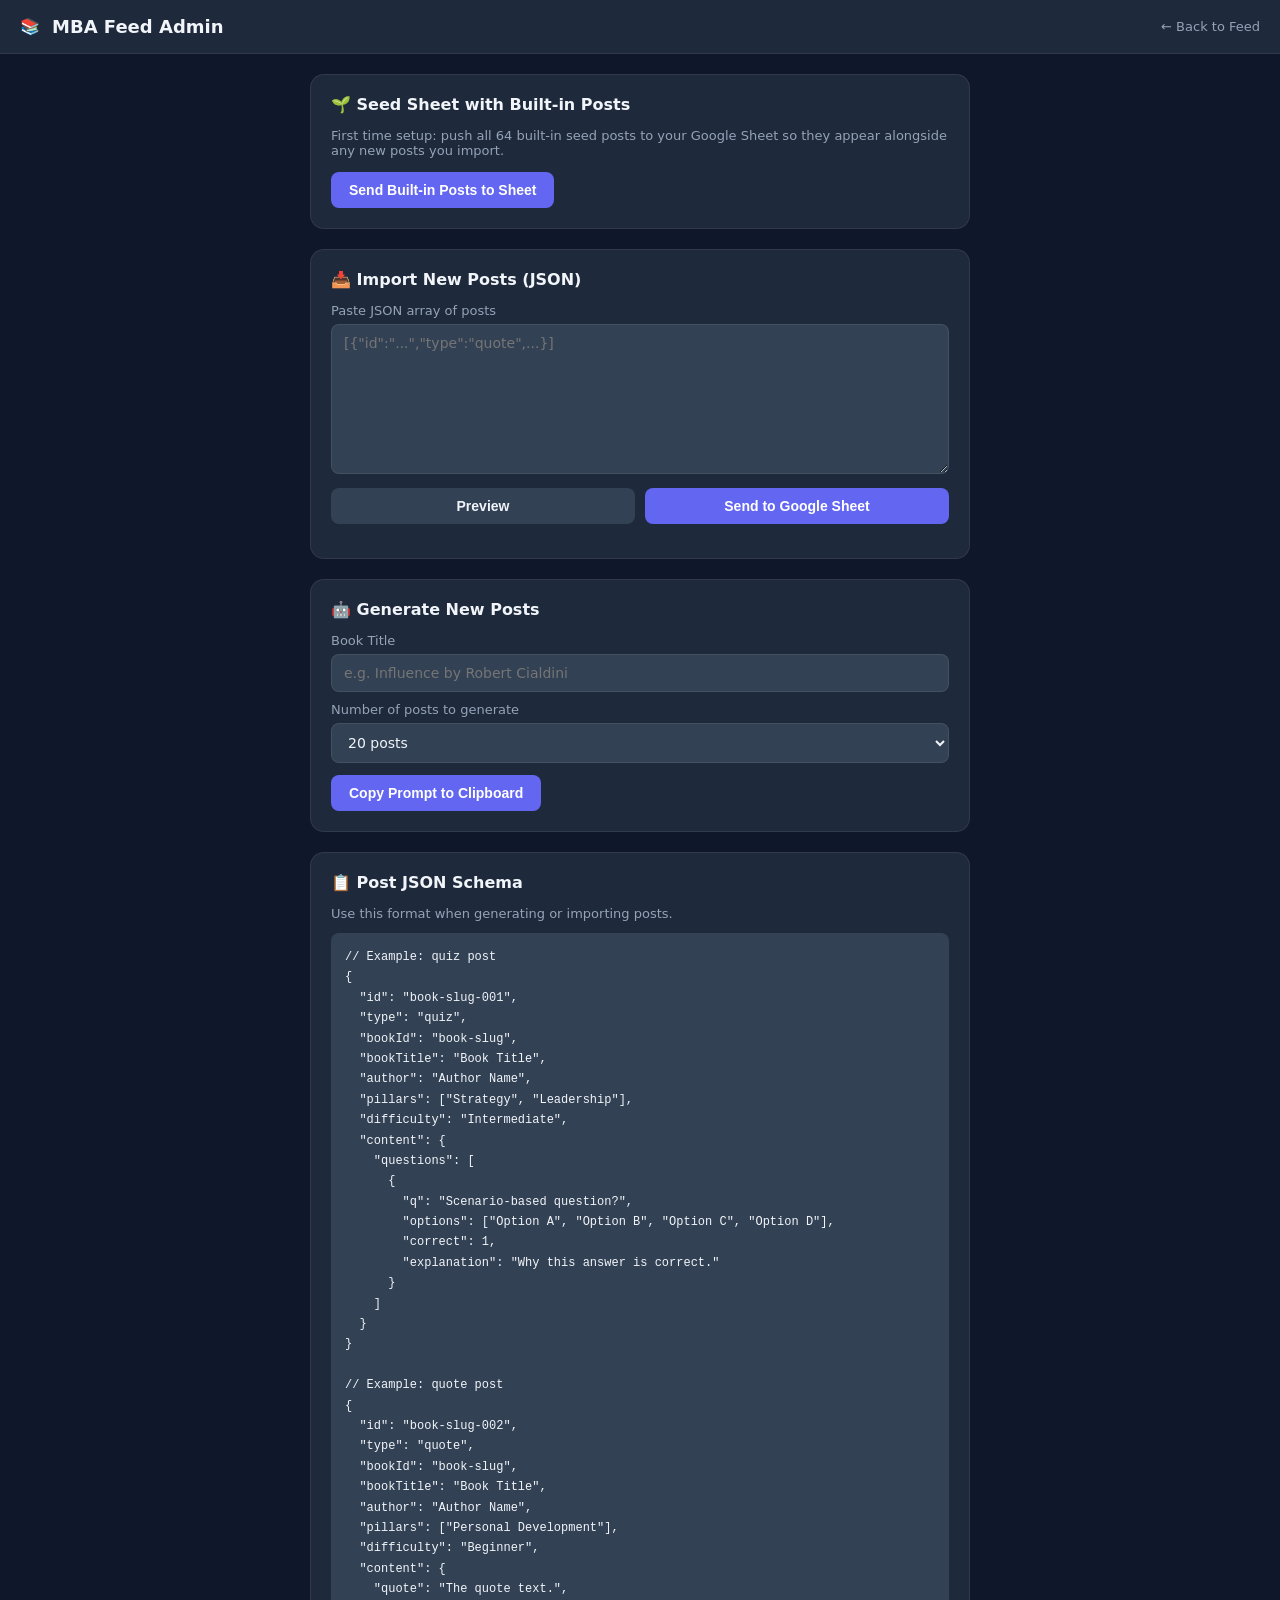
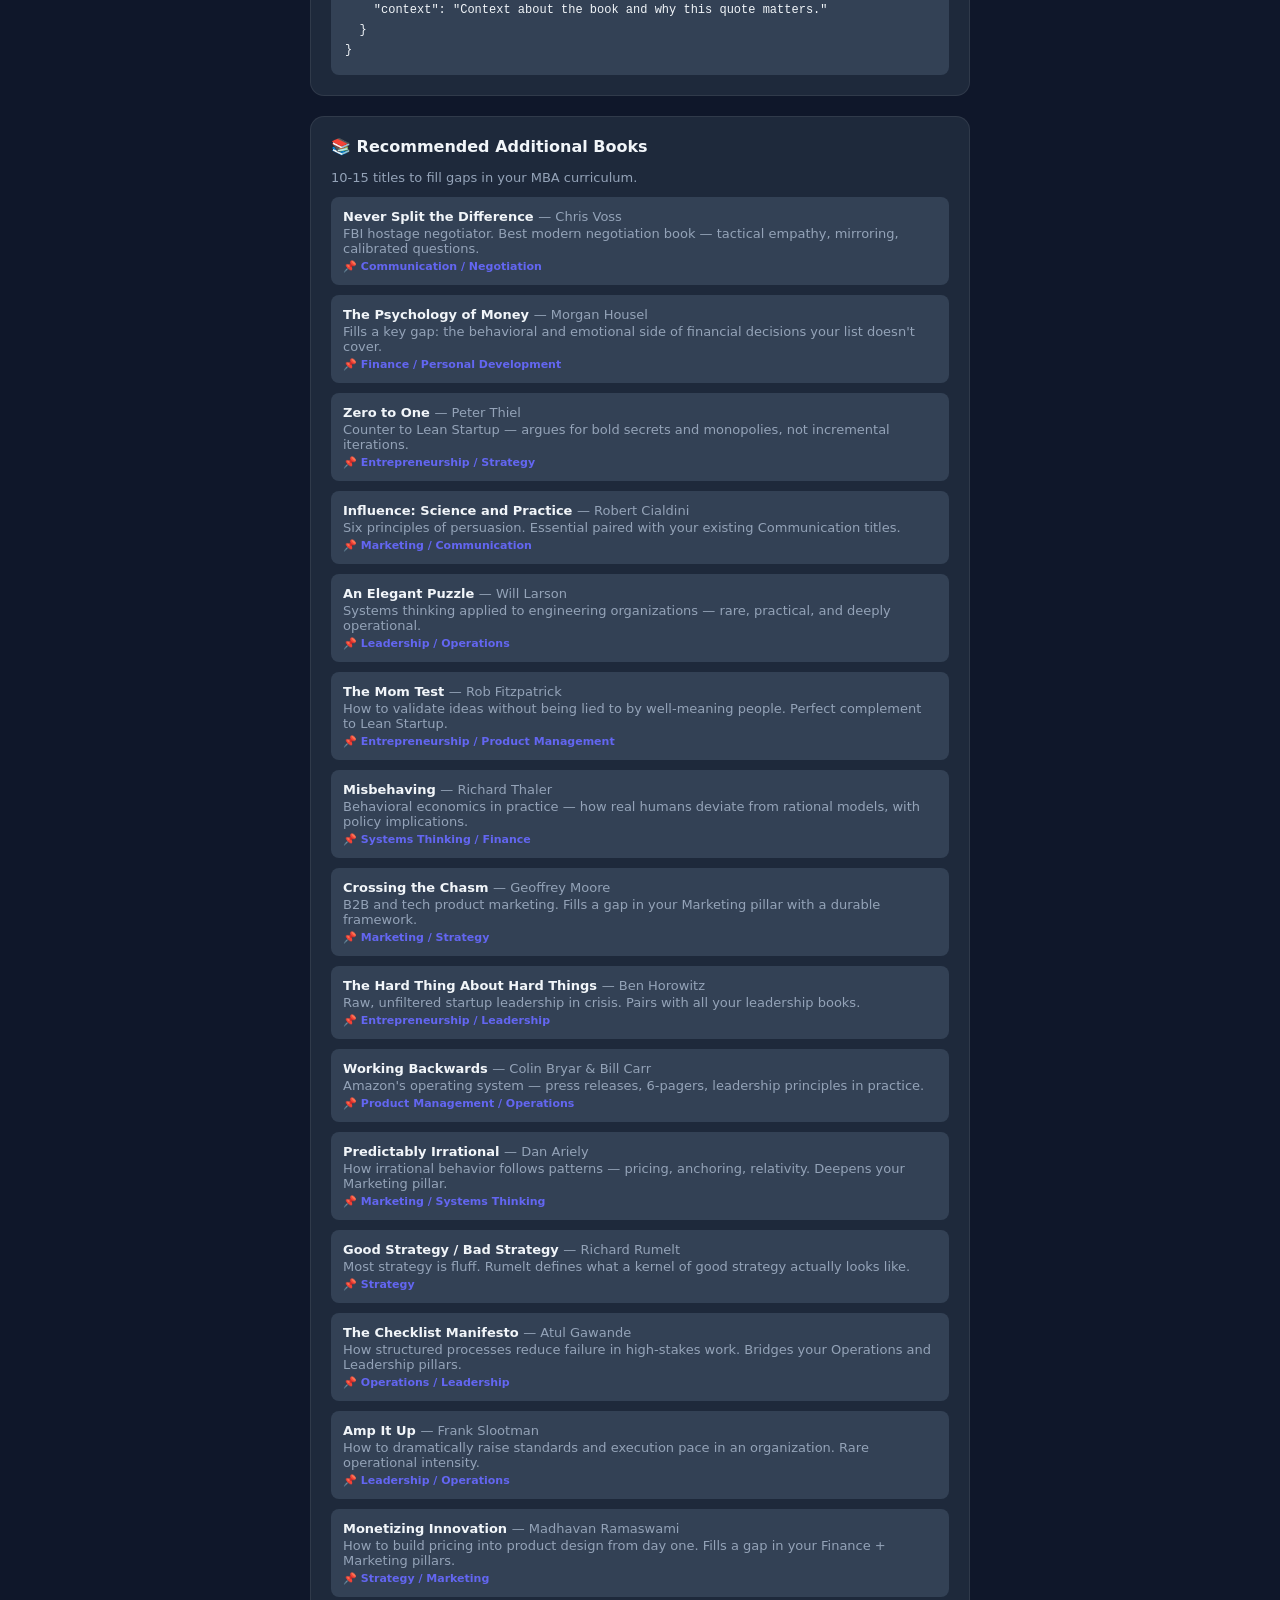
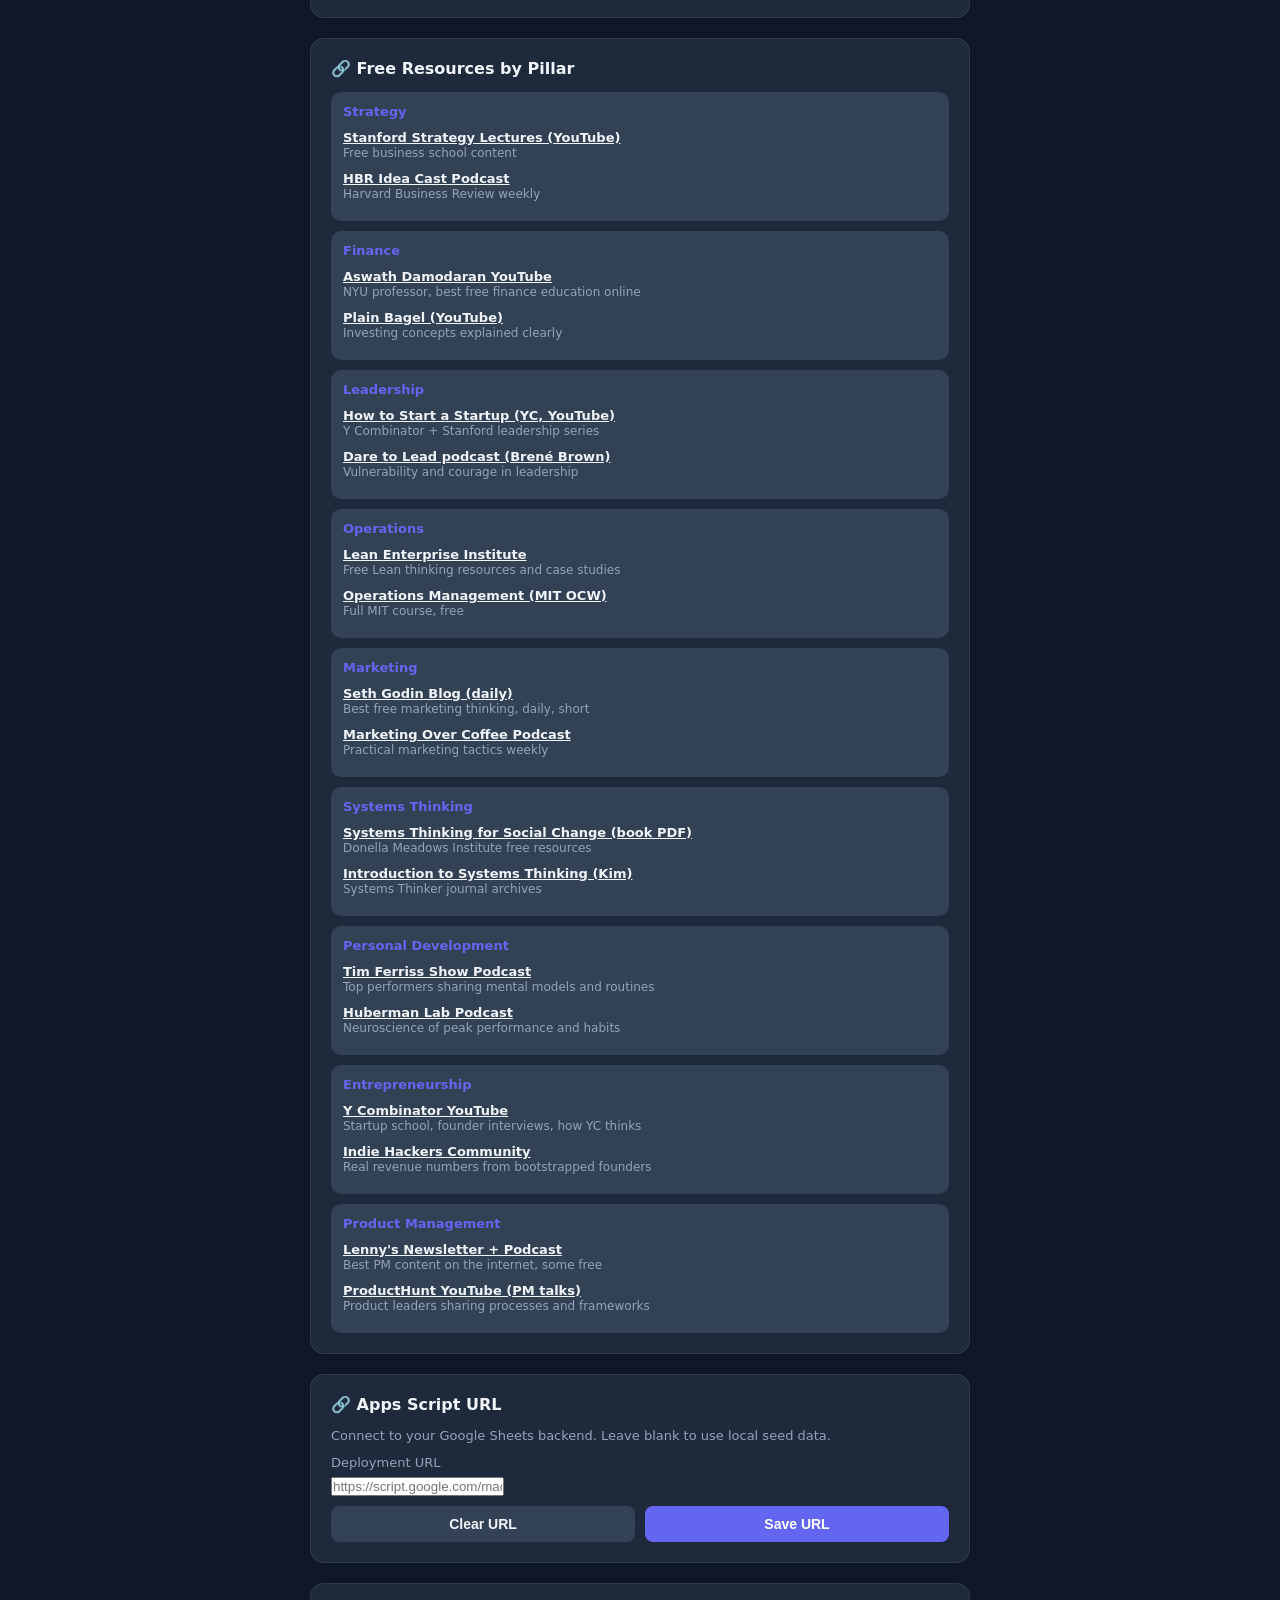
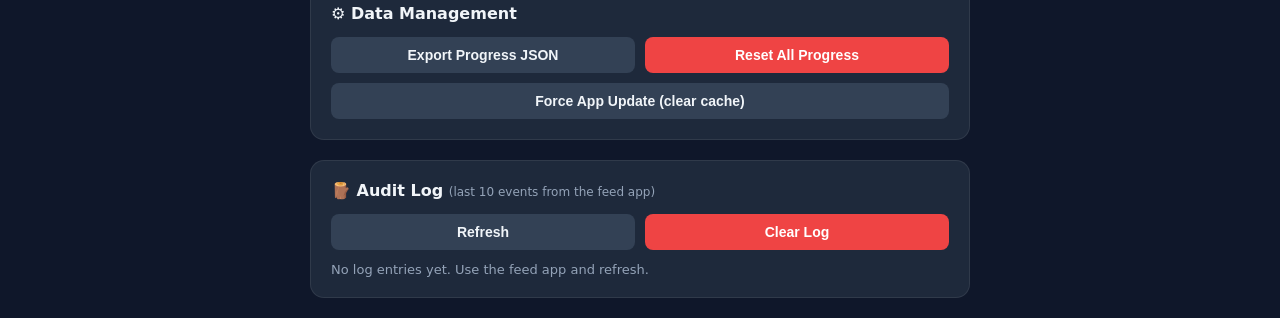
==== commit cc325eb2: "Add one-click seed sheet button in admin When Apps Script is connected, the feed reads from Sheets e" ====
--- a/admin/index.html
+++ b/admin/index.html
@@ -4,6 +4,7 @@
   <meta charset="UTF-8">
   <meta name="viewport" content="width=device-width, initial-scale=1">
   <title>MBA Feed Admin</title>
+  <script src="../js/seed-data.js"></script>
   <style>
     :root { --bg:#0f172a; --bg2:#1e293b; --bg3:#334155; --text:#f1f5f9; --muted:#94a3b8; --border:rgba(255,255,255,0.08); --accent:#6366f1; }
     * { box-sizing:border-box; margin:0; padding:0; }
@@ -56,9 +57,17 @@
 
   <div class="main">
 
+    <!-- SEED SHEET -->
+    <div class="card">
+      <h2>🌱 Seed Sheet with Built-in Posts</h2>
+      <p style="font-size:13px;color:var(--muted);margin-bottom:14px">First time setup: push all <span id="seed-count">…</span> built-in seed posts to your Google Sheet so they appear alongside any new posts you import.</p>
+      <button class="btn" onclick="seedSheet()">Send Built-in Posts to Sheet</button>
+      <div id="seed-msg" class="msg hidden"></div>
+    </div>
+
     <!-- IMPORT JSON -->
     <div class="card">
-      <h2>📥 Import Posts (JSON)</h2>
+      <h2>📥 Import New Posts (JSON)</h2>
       <label>Paste JSON array of posts</label>
       <textarea id="import-json" rows="8" placeholder='[{"id":"...","type":"quote",...}]'></textarea>
       <div style="height:10px"></div>
@@ -156,6 +165,37 @@
   renderAuditLog();
   const savedUrl = localStorage.getItem('mba_api_url') || '';
   document.getElementById('admin-api-url').value = savedUrl;
+  const countEl = document.getElementById('seed-count');
+  if (countEl && typeof SEED_POSTS !== 'undefined') countEl.textContent = SEED_POSTS.length;
+}
+
+async function seedSheet() {
+  const msg = document.getElementById('seed-msg');
+  const apiUrl = localStorage.getItem('mba_api_url') || '';
+  if (!apiUrl) {
+    msg.className = 'msg err'; msg.textContent = 'No Apps Script URL saved — scroll down and save your URL first.'; msg.classList.remove('hidden');
+    return;
+  }
+  if (typeof SEED_POSTS === 'undefined' || !SEED_POSTS.length) {
+    msg.className = 'msg err'; msg.textContent = 'Seed data not loaded.'; msg.classList.remove('hidden');
+    return;
+  }
+  msg.className = 'msg ok'; msg.textContent = `Sending ${SEED_POSTS.length} built-in posts to Google Sheet…`; msg.classList.remove('hidden');
+  try {
+    const res = await fetch(apiUrl, {
+      method: 'POST',
+      body: JSON.stringify({ action: 'importPosts', posts: SEED_POSTS }),
+    });
+    const data = await res.json();
+    if (data.ok) {
+      msg.className = 'msg ok'; msg.textContent = `✓ ${data.imported} built-in posts added to your Google Sheet!`;
+    } else {
+      msg.className = 'msg err'; msg.textContent = 'Sheet error: ' + (data.error || JSON.stringify(data));
+    }
+  } catch (e) {
+    msg.className = 'msg err'; msg.textContent = 'Network error: ' + e.message;
+  }
+  msg.classList.remove('hidden');
 }
 
 function renderAuditLog() {
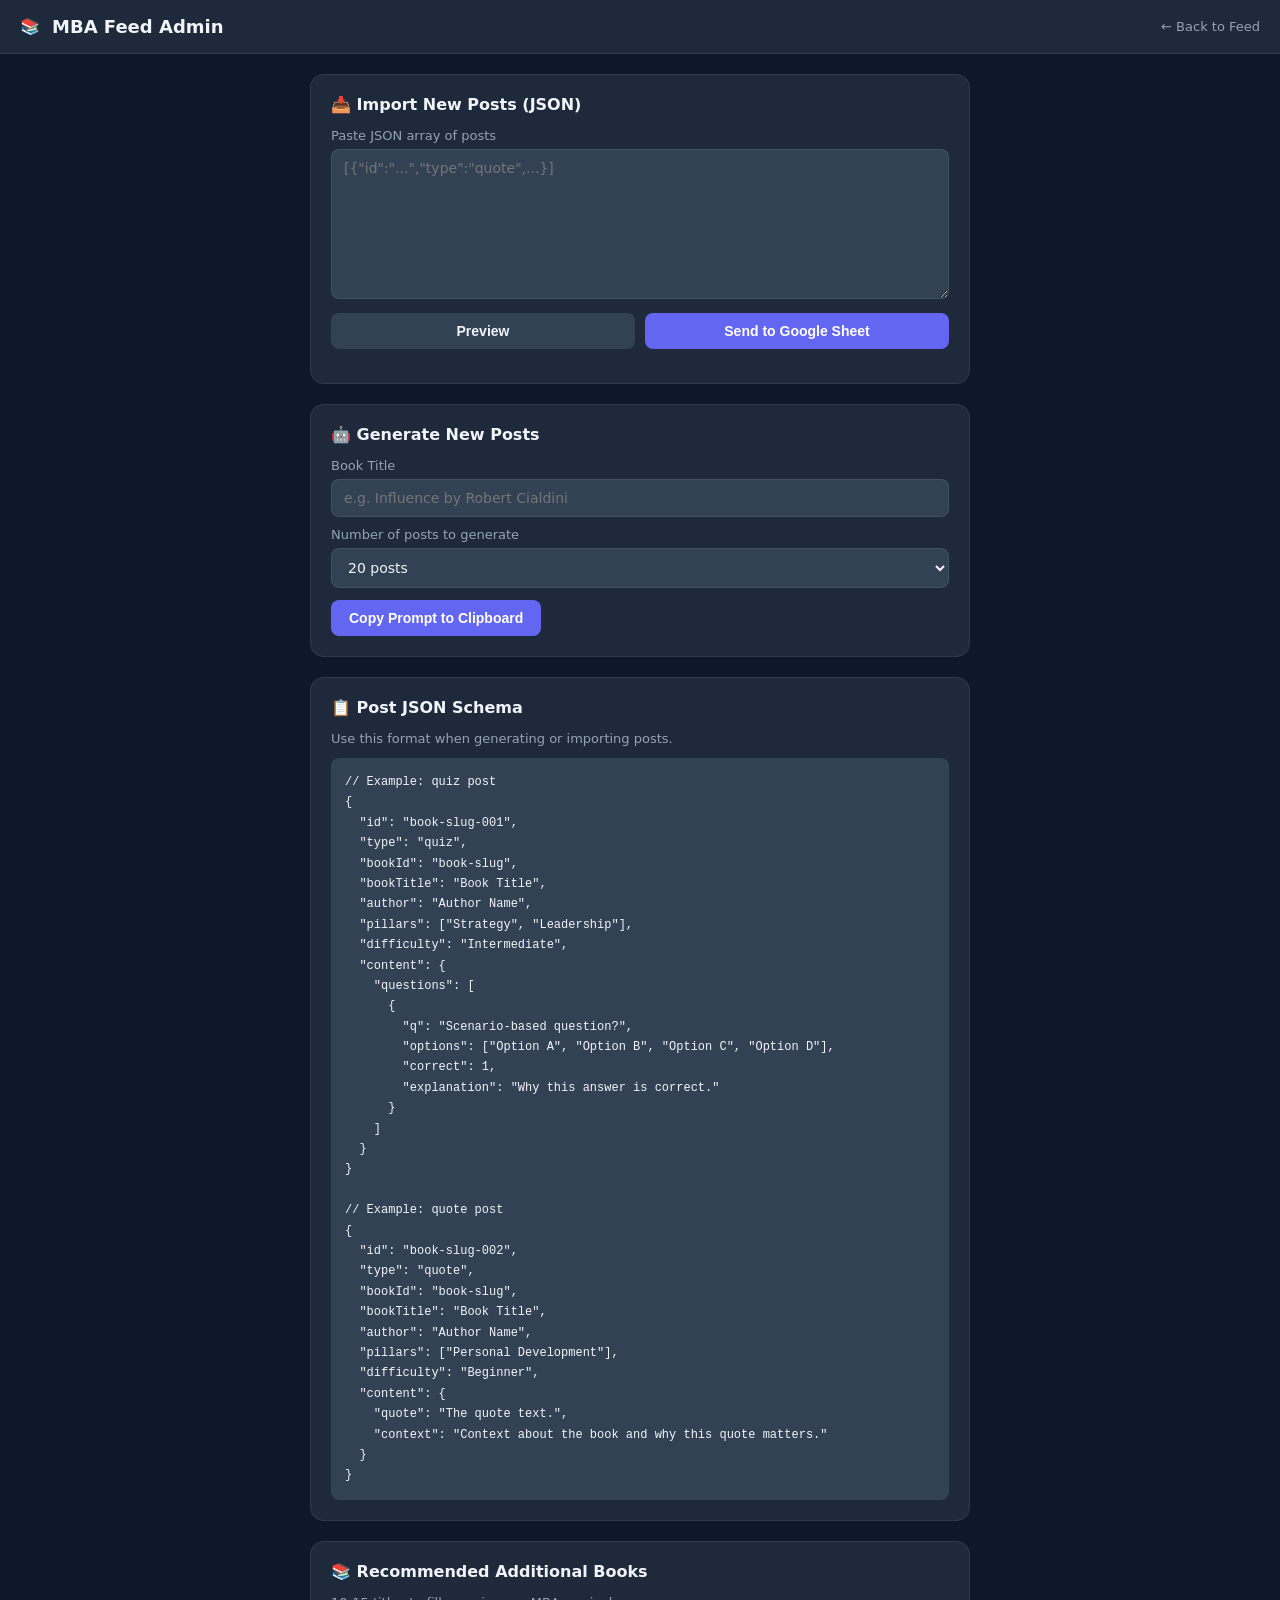
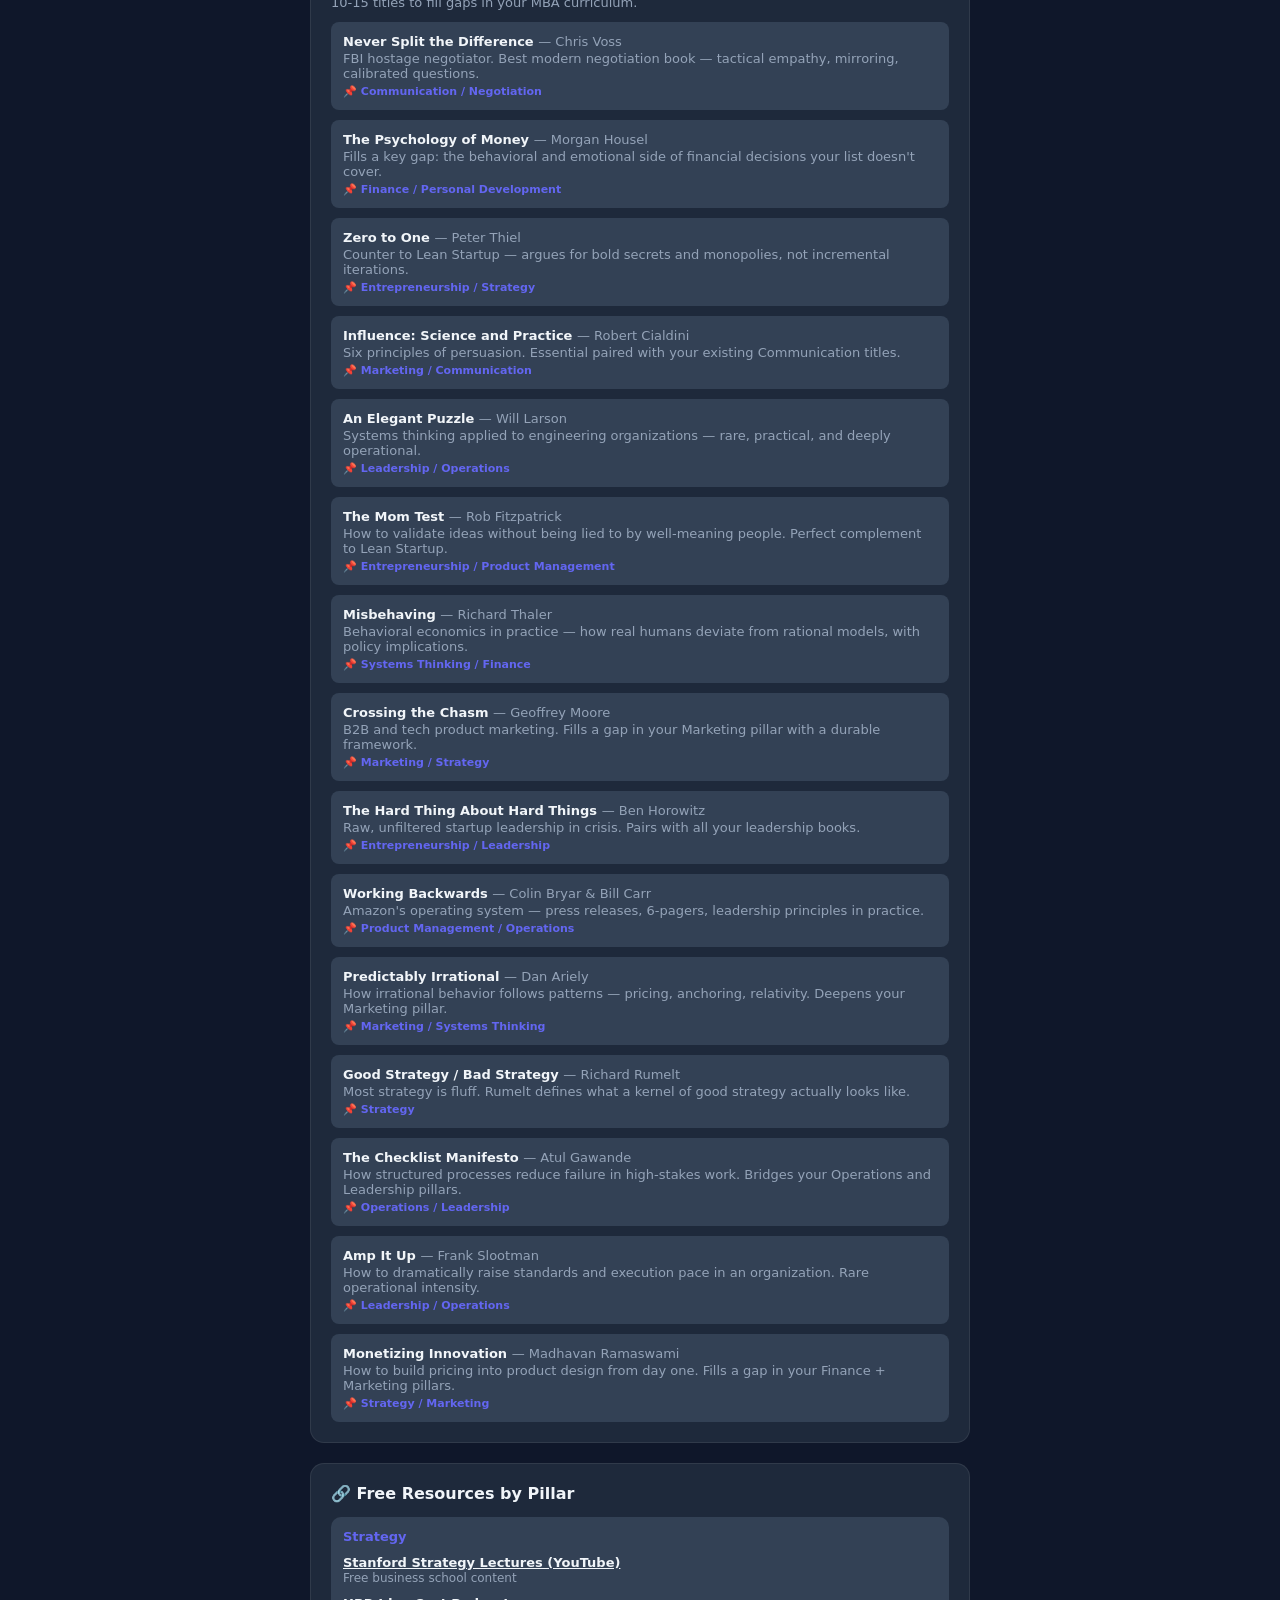
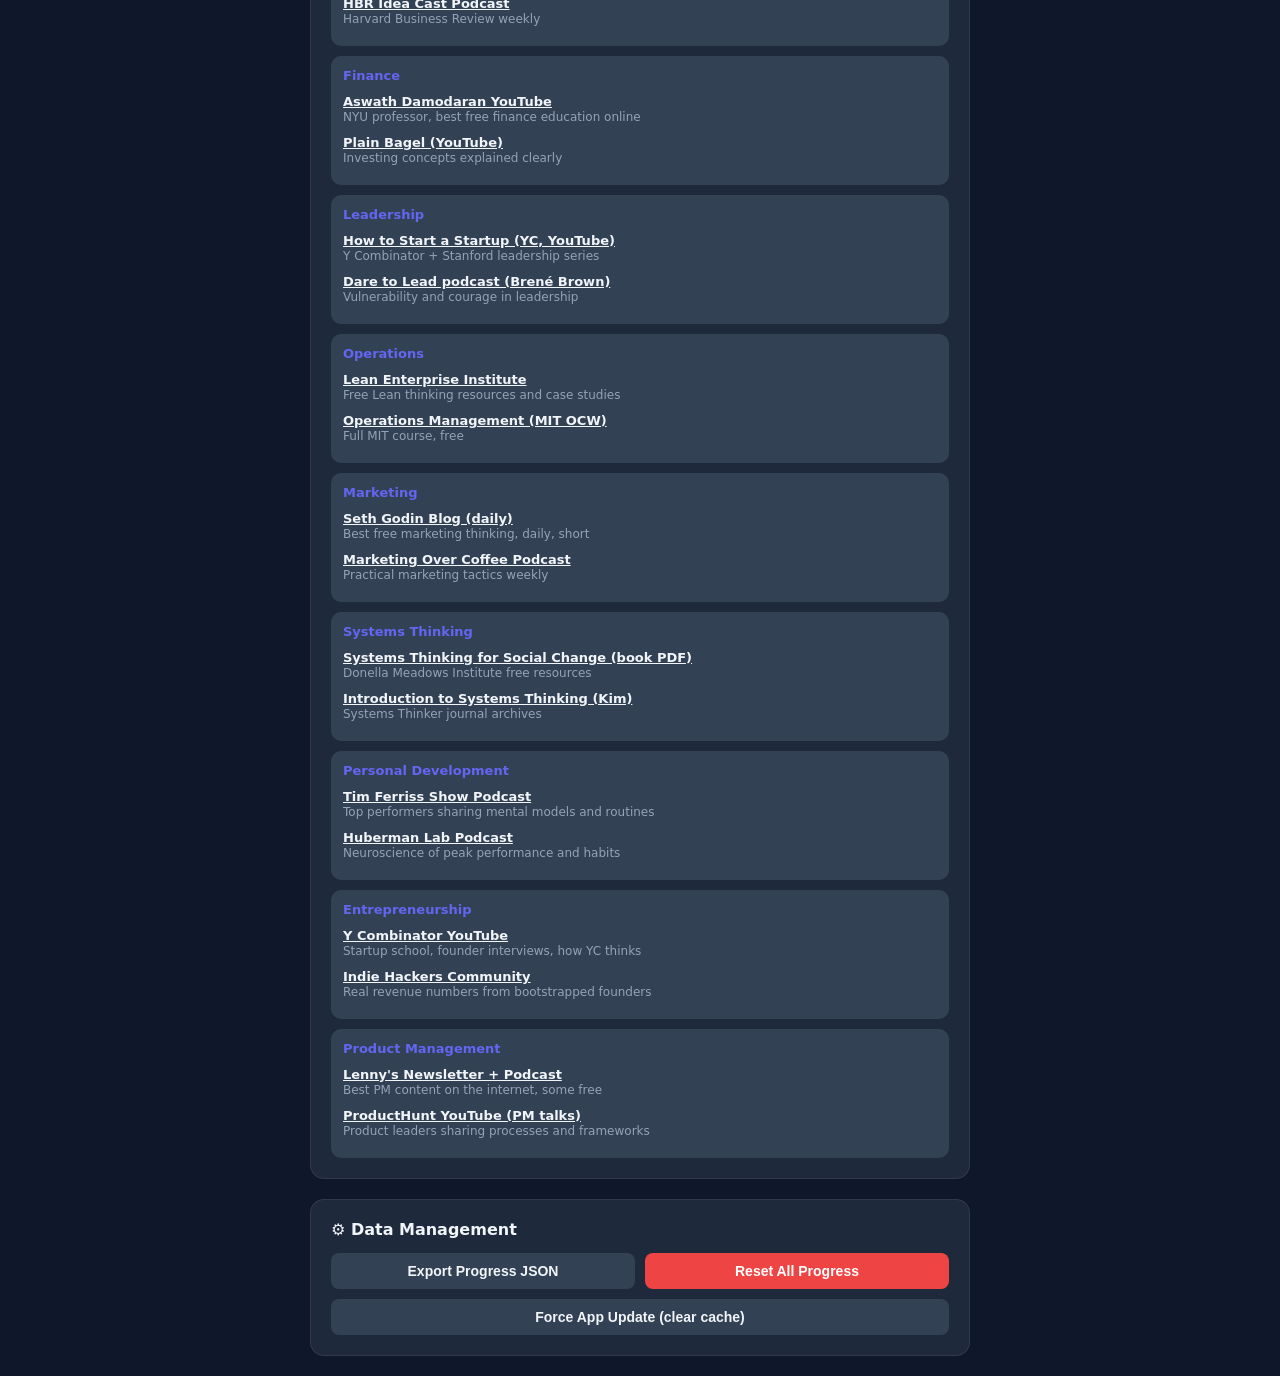
==== commit 514f8edb: "Move audit log to profile, remove admin URL field and seed/log cards - Removed Apps Script URL card " ====
--- a/admin/index.html
+++ b/admin/index.html
@@ -4,7 +4,6 @@
   <meta charset="UTF-8">
   <meta name="viewport" content="width=device-width, initial-scale=1">
   <title>MBA Feed Admin</title>
-  <script src="../js/seed-data.js"></script>
   <style>
     :root { --bg:#0f172a; --bg2:#1e293b; --bg3:#334155; --text:#f1f5f9; --muted:#94a3b8; --border:rgba(255,255,255,0.08); --accent:#6366f1; }
     * { box-sizing:border-box; margin:0; padding:0; }
@@ -57,14 +56,6 @@
 
   <div class="main">
 
-    <!-- SEED SHEET -->
-    <div class="card">
-      <h2>🌱 Seed Sheet with Built-in Posts</h2>
-      <p style="font-size:13px;color:var(--muted);margin-bottom:14px">First time setup: push all <span id="seed-count">…</span> built-in seed posts to your Google Sheet so they appear alongside any new posts you import.</p>
-      <button class="btn" onclick="seedSheet()">Send Built-in Posts to Sheet</button>
-      <div id="seed-msg" class="msg hidden"></div>
-    </div>
-
     <!-- IMPORT JSON -->
     <div class="card">
       <h2>📥 Import New Posts (JSON)</h2>
@@ -119,20 +110,6 @@
       <div id="free-resources" style="display:flex;flex-direction:column;gap:10px"></div>
     </div>
 
-    <!-- APPS SCRIPT URL -->
-    <div class="card">
-      <h2>🔗 Apps Script URL</h2>
-      <p style="font-size:13px;color:var(--muted);margin-bottom:12px">Connect to your Google Sheets backend. Leave blank to use local seed data.</p>
-      <label>Deployment URL</label>
-      <input type="url" id="admin-api-url" placeholder="https://script.google.com/macros/s/…/exec">
-      <div style="height:10px"></div>
-      <div class="row">
-        <button class="btn btn-sec" onclick="clearApiUrl()">Clear URL</button>
-        <button class="btn" onclick="saveApiUrlAdmin()">Save URL</button>
-      </div>
-      <div id="api-url-msg" class="msg hidden"></div>
-    </div>
-
     <!-- PROGRESS RESET -->
     <div class="card">
       <h2>⚙️ Data Management</h2>
@@ -144,16 +121,6 @@
       <button class="btn btn-sec" style="width:100%" onclick="clearSWCache()">Force App Update (clear cache)</button>
     </div>
 
-    <!-- AUDIT LOG -->
-    <div class="card">
-      <h2>🪵 Audit Log <span style="font-size:12px;font-weight:400;color:var(--muted)">(last 10 events from the feed app)</span></h2>
-      <div class="row" style="margin-bottom:12px">
-        <button class="btn btn-sec" onclick="renderAuditLog()">Refresh</button>
-        <button class="btn" style="background:#ef4444" onclick="clearAuditLog()">Clear Log</button>
-      </div>
-      <div id="audit-log-entries"></div>
-    </div>
-
   </div>
 </div>
 
@@ -162,66 +129,6 @@
   renderSchema();
   renderRecommended();
   renderResources();
-  renderAuditLog();
-  const savedUrl = localStorage.getItem('mba_api_url') || '';
-  document.getElementById('admin-api-url').value = savedUrl;
-  const countEl = document.getElementById('seed-count');
-  if (countEl && typeof SEED_POSTS !== 'undefined') countEl.textContent = SEED_POSTS.length;
-}
-
-async function seedSheet() {
-  const msg = document.getElementById('seed-msg');
-  const apiUrl = localStorage.getItem('mba_api_url') || '';
-  if (!apiUrl) {
-    msg.className = 'msg err'; msg.textContent = 'No Apps Script URL saved — scroll down and save your URL first.'; msg.classList.remove('hidden');
-    return;
-  }
-  if (typeof SEED_POSTS === 'undefined' || !SEED_POSTS.length) {
-    msg.className = 'msg err'; msg.textContent = 'Seed data not loaded.'; msg.classList.remove('hidden');
-    return;
-  }
-  msg.className = 'msg ok'; msg.textContent = `Sending ${SEED_POSTS.length} built-in posts to Google Sheet…`; msg.classList.remove('hidden');
-  try {
-    const res = await fetch(apiUrl, {
-      method: 'POST',
-      body: JSON.stringify({ action: 'importPosts', posts: SEED_POSTS }),
-    });
-    const data = await res.json();
-    if (data.ok) {
-      msg.className = 'msg ok'; msg.textContent = `✓ ${data.imported} built-in posts added to your Google Sheet!`;
-    } else {
-      msg.className = 'msg err'; msg.textContent = 'Sheet error: ' + (data.error || JSON.stringify(data));
-    }
-  } catch (e) {
-    msg.className = 'msg err'; msg.textContent = 'Network error: ' + e.message;
-  }
-  msg.classList.remove('hidden');
-}
-
-function renderAuditLog() {
-  const el = document.getElementById('audit-log-entries');
-  let entries = [];
-  try { entries = JSON.parse(localStorage.getItem('mba_audit_log') || '[]'); } catch {}
-  const last10 = entries.slice(0, 10);
-  if (!last10.length) {
-    el.innerHTML = '<p style="font-size:13px;color:var(--muted)">No log entries yet. Use the feed app and refresh.</p>';
-    return;
-  }
-  const levelColor = { info: '#6366f1', warn: '#f97316', error: '#ef4444' };
-  el.innerHTML = last10.map(e => `
-    <div style="padding:10px 0;border-bottom:1px solid var(--border);font-size:13px">
-      <div style="display:flex;gap:8px;align-items:center;margin-bottom:3px">
-        <span style="color:${levelColor[e.level]||'#94a3b8'};font-weight:700;text-transform:uppercase;font-size:11px">${e.level}</span>
-        <span style="color:var(--muted);font-size:11px">${new Date(e.ts).toLocaleTimeString()}</span>
-      </div>
-      <div style="font-weight:600;color:var(--text)">${e.msg}</div>
-      ${e.detail ? `<div style="color:var(--muted);font-size:12px;margin-top:2px">${e.detail}</div>` : ''}
-    </div>`).join('');
-}
-
-function clearAuditLog() {
-  localStorage.removeItem('mba_audit_log');
-  renderAuditLog();
 }
 
 function previewImport() {
@@ -444,22 +351,6 @@
     </div>`).join('');
 }
 
-function saveApiUrlAdmin() {
-  const url = document.getElementById('admin-api-url').value.trim();
-  const msg = document.getElementById('api-url-msg');
-  if (url && !url.startsWith('https://')) {
-    msg.className = 'msg err'; msg.textContent = 'URL must start with https://'; msg.classList.remove('hidden');
-    return;
-  }
-  localStorage.setItem('mba_api_url', url);
-  msg.className = 'msg ok'; msg.textContent = url ? '✓ URL saved.' : '✓ URL cleared — app will use local data.'; msg.classList.remove('hidden');
-}
-
-function clearApiUrl() {
-  document.getElementById('admin-api-url').value = '';
-  saveApiUrlAdmin();
-}
-
 function clearSWCache() {
   if ('caches' in window) {
     caches.keys().then(keys => Promise.all(keys.map(k => caches.delete(k)))).then(() => {
